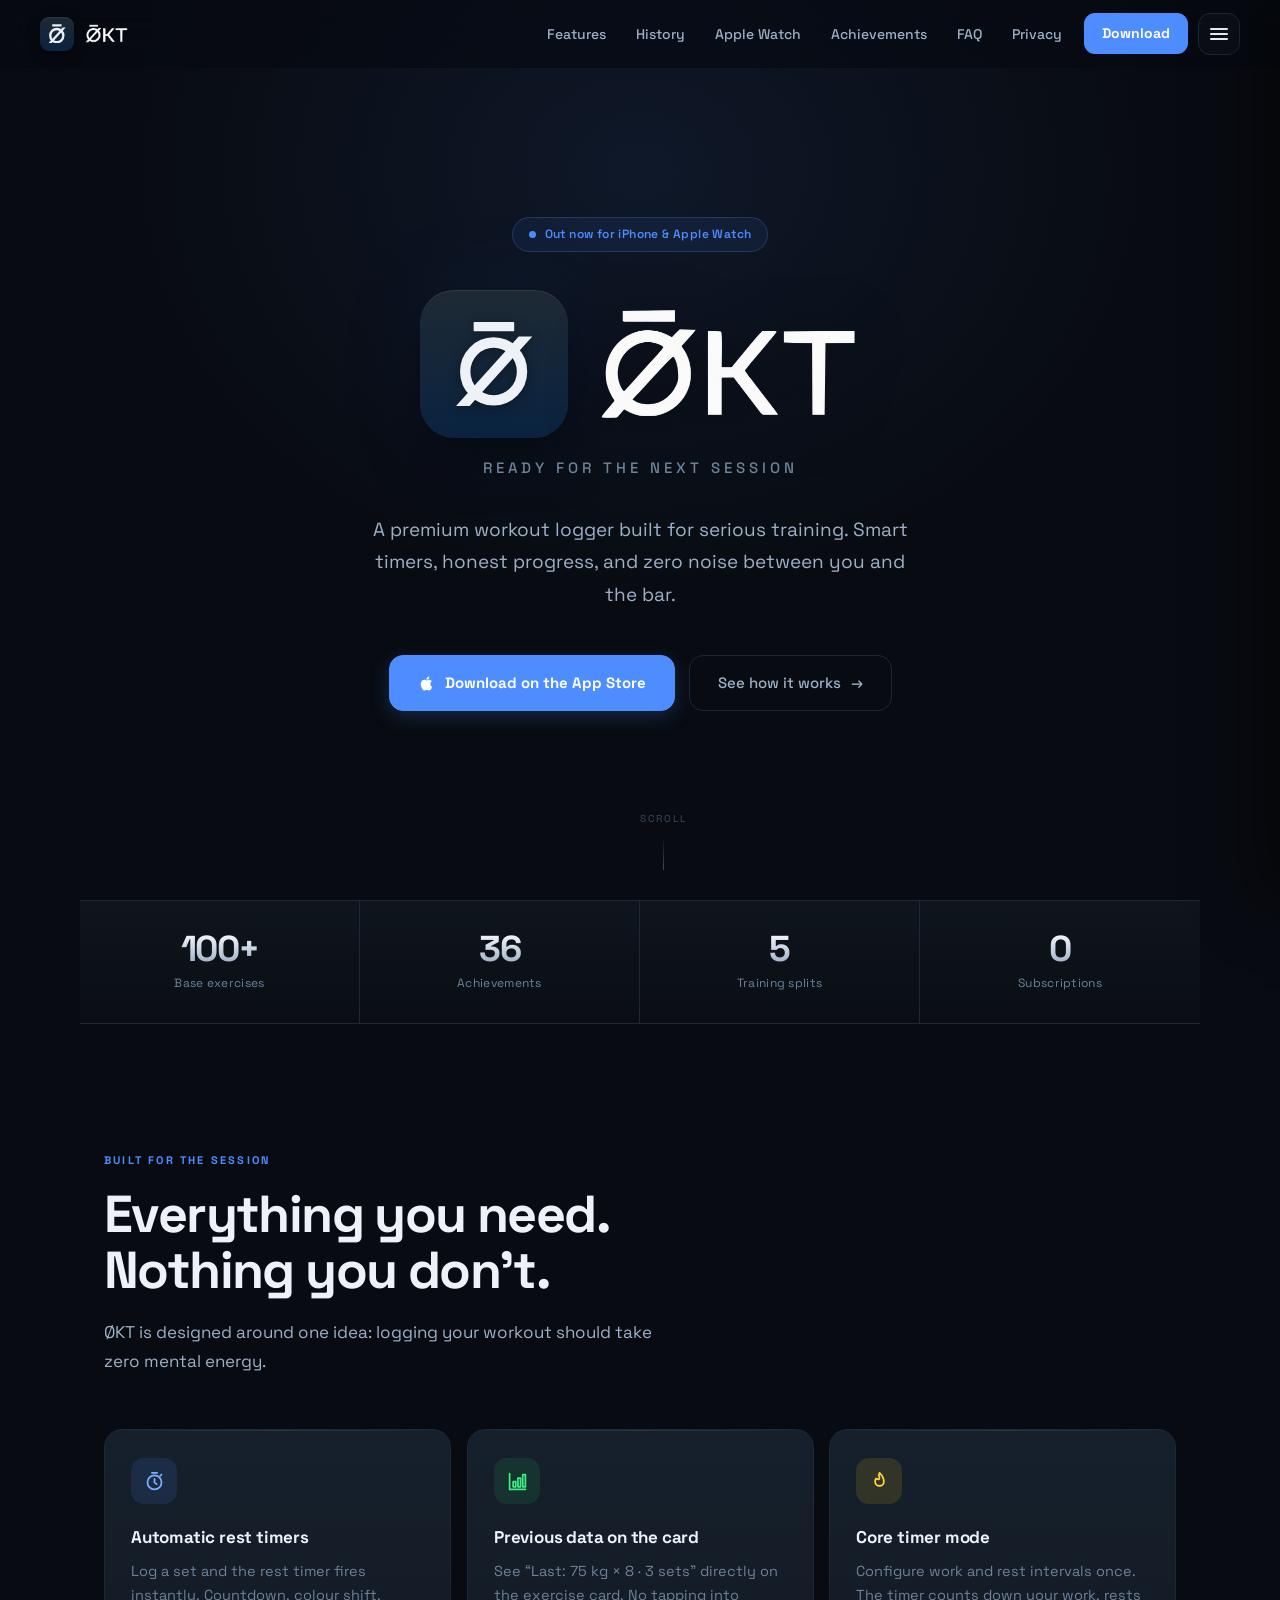
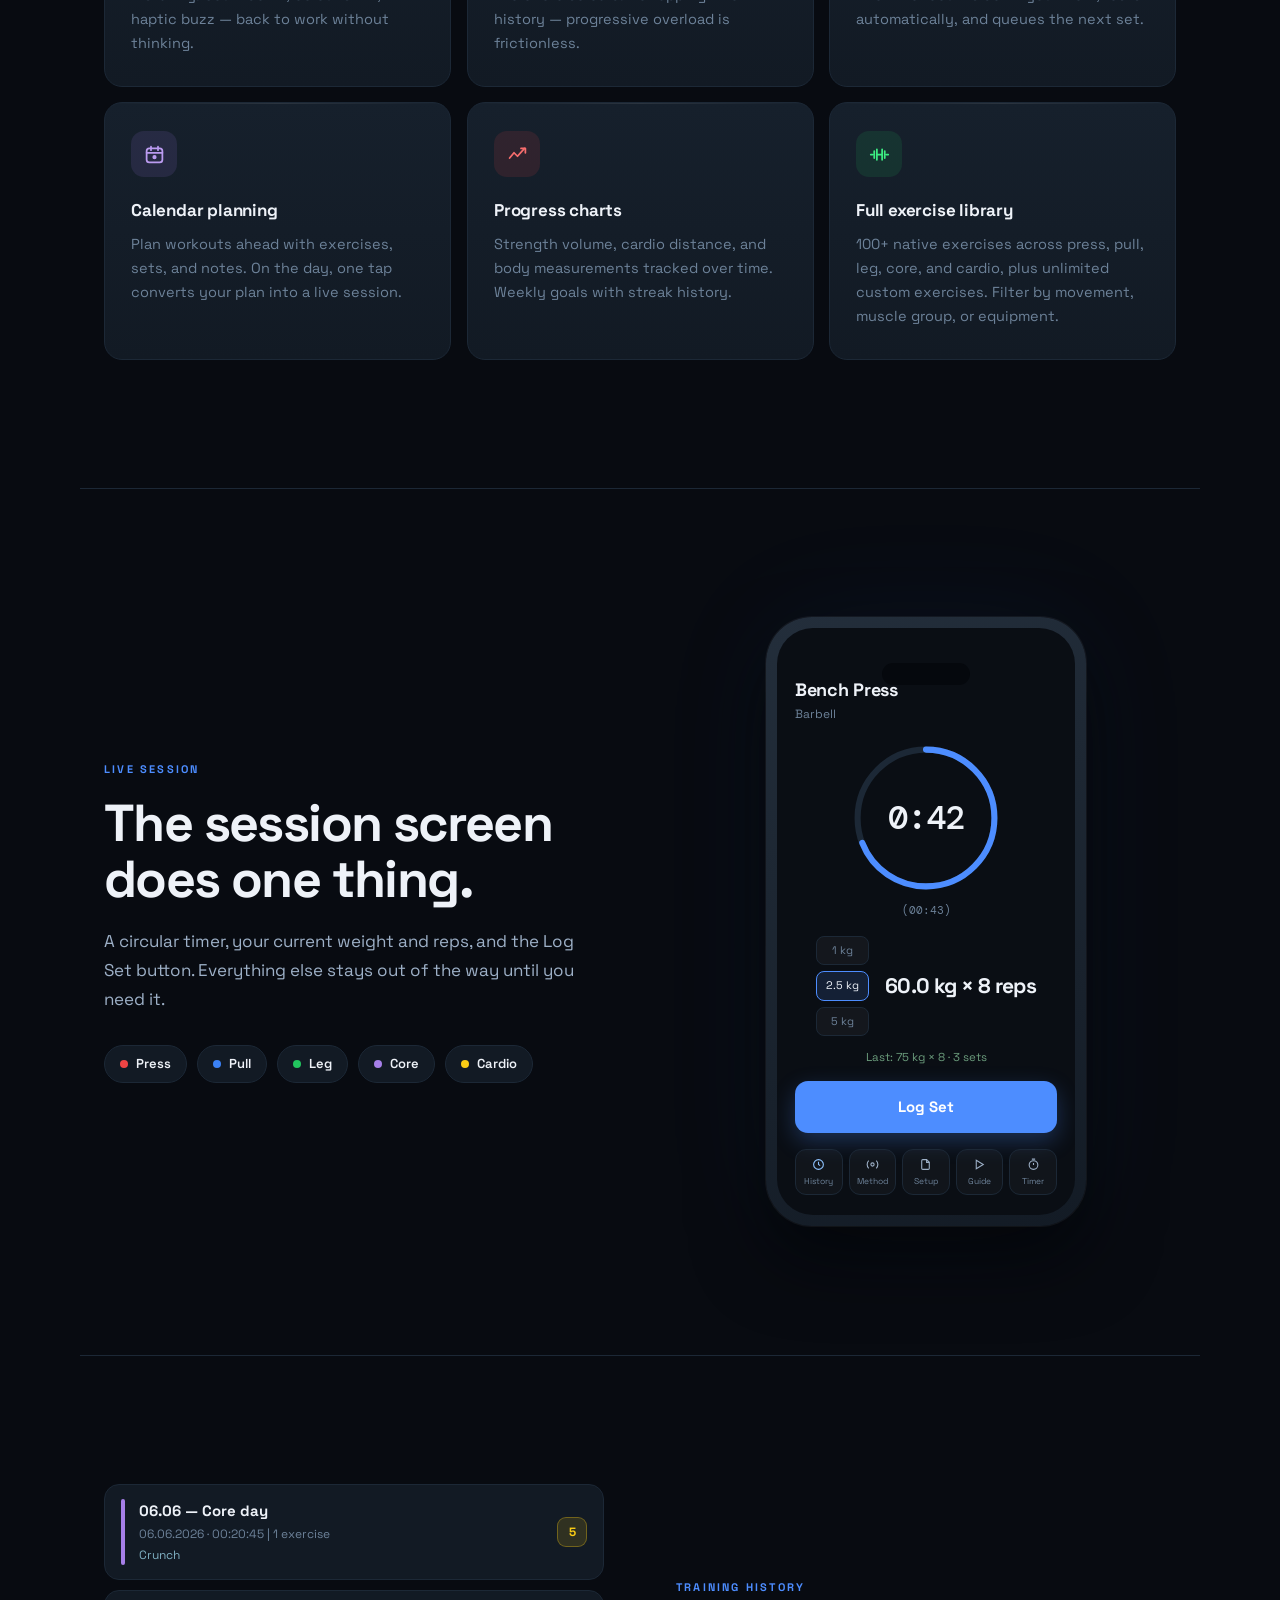
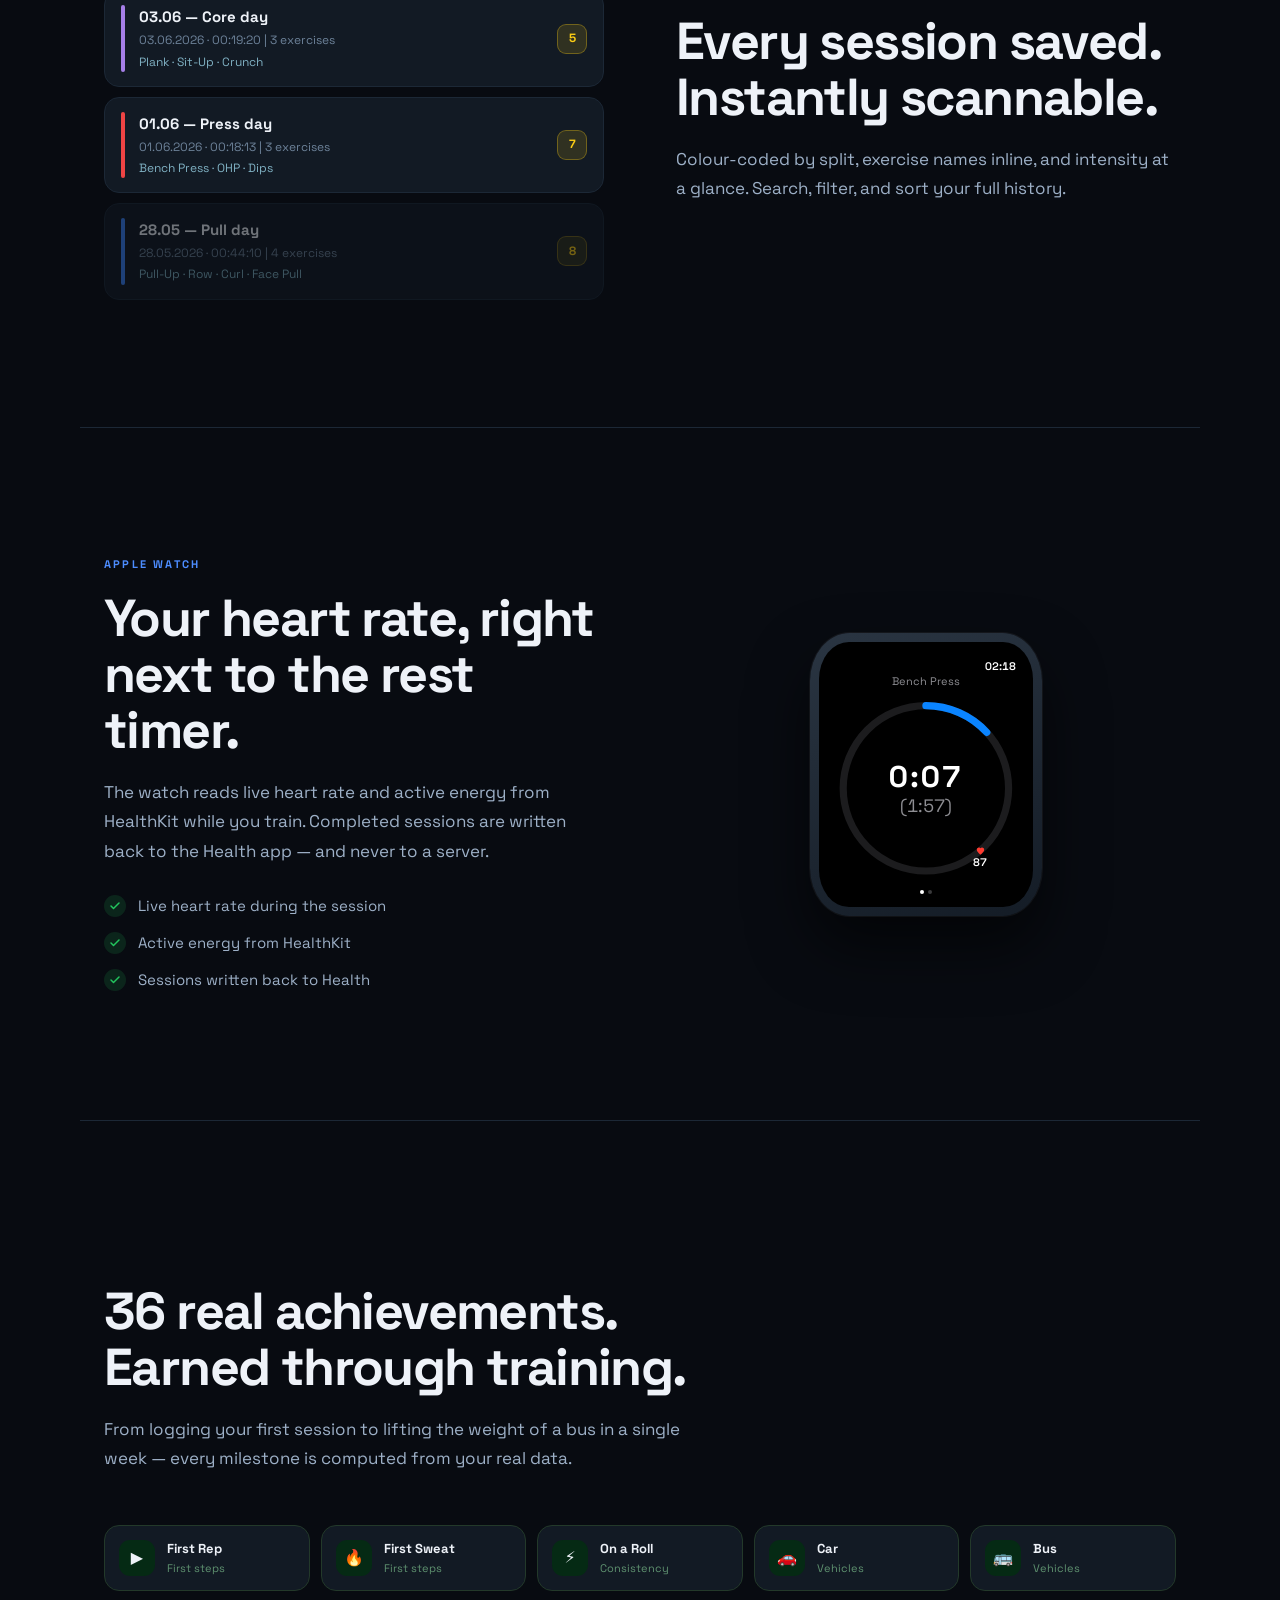
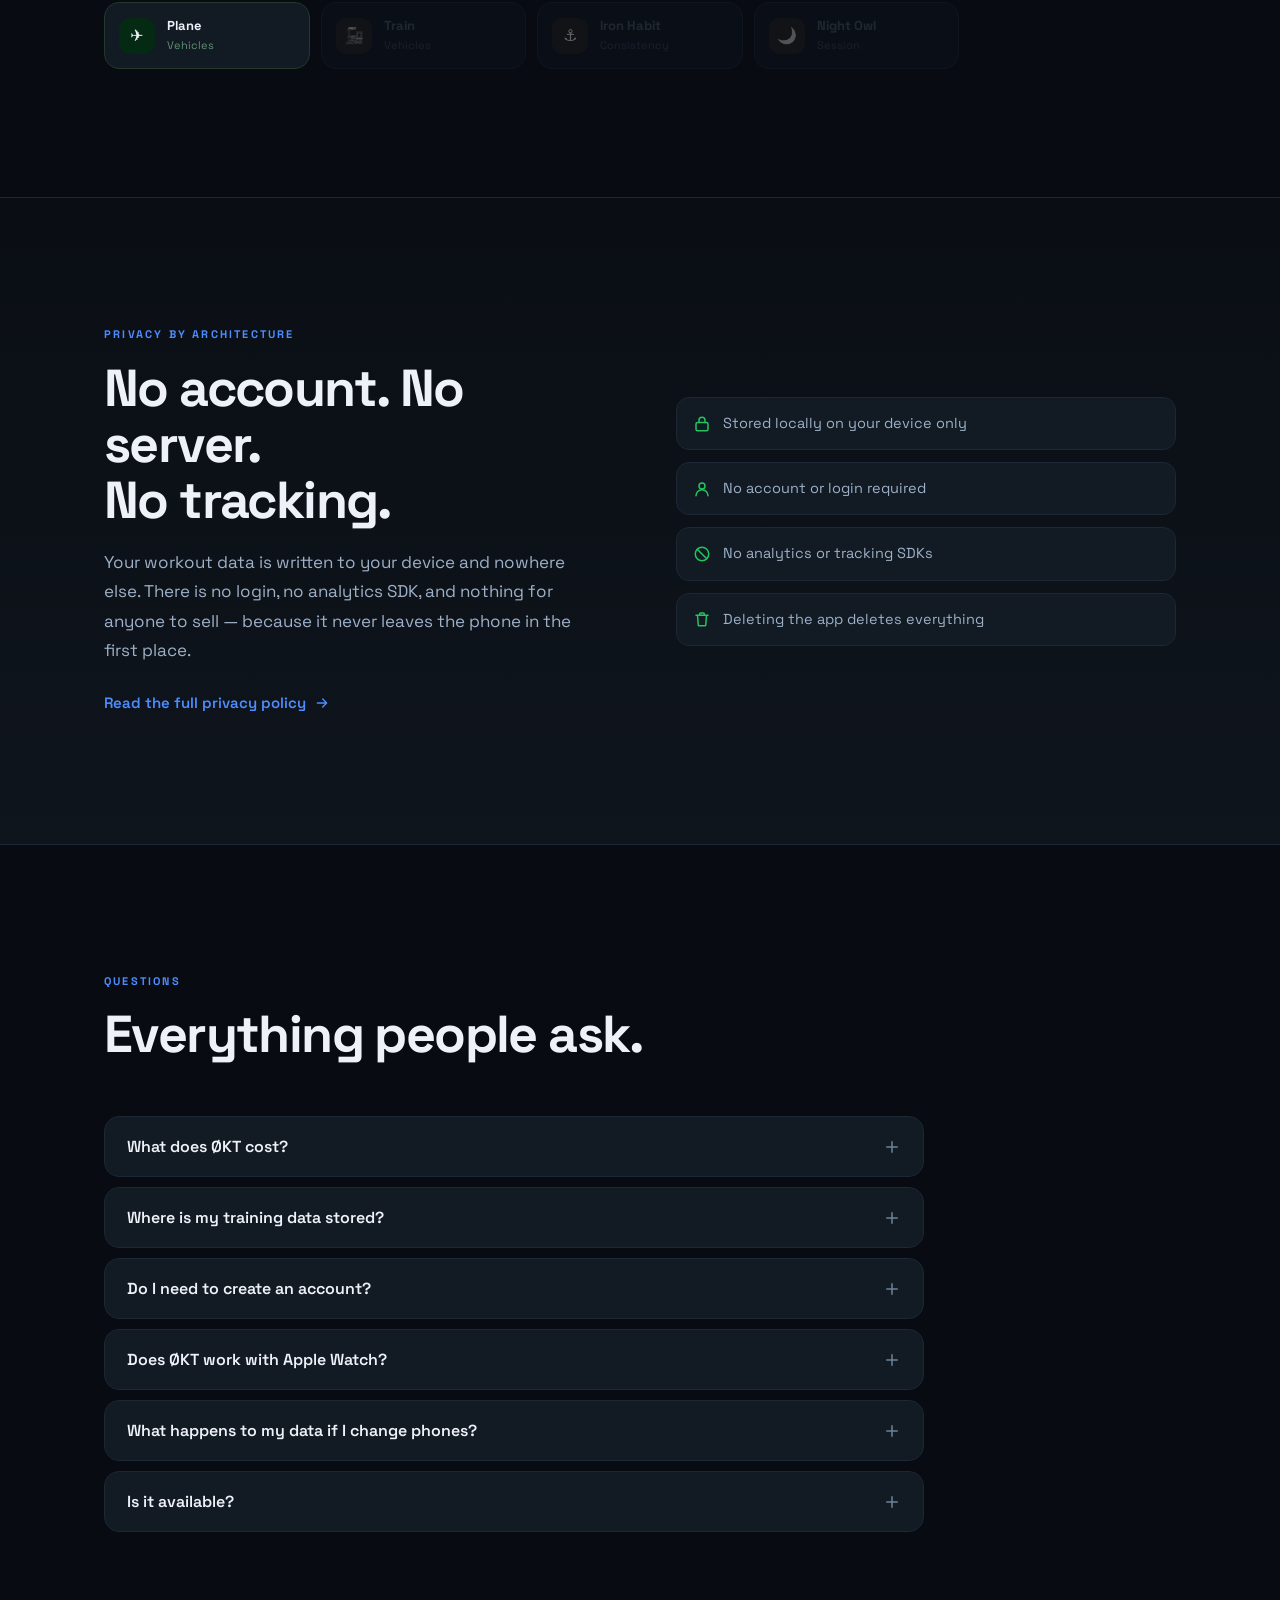
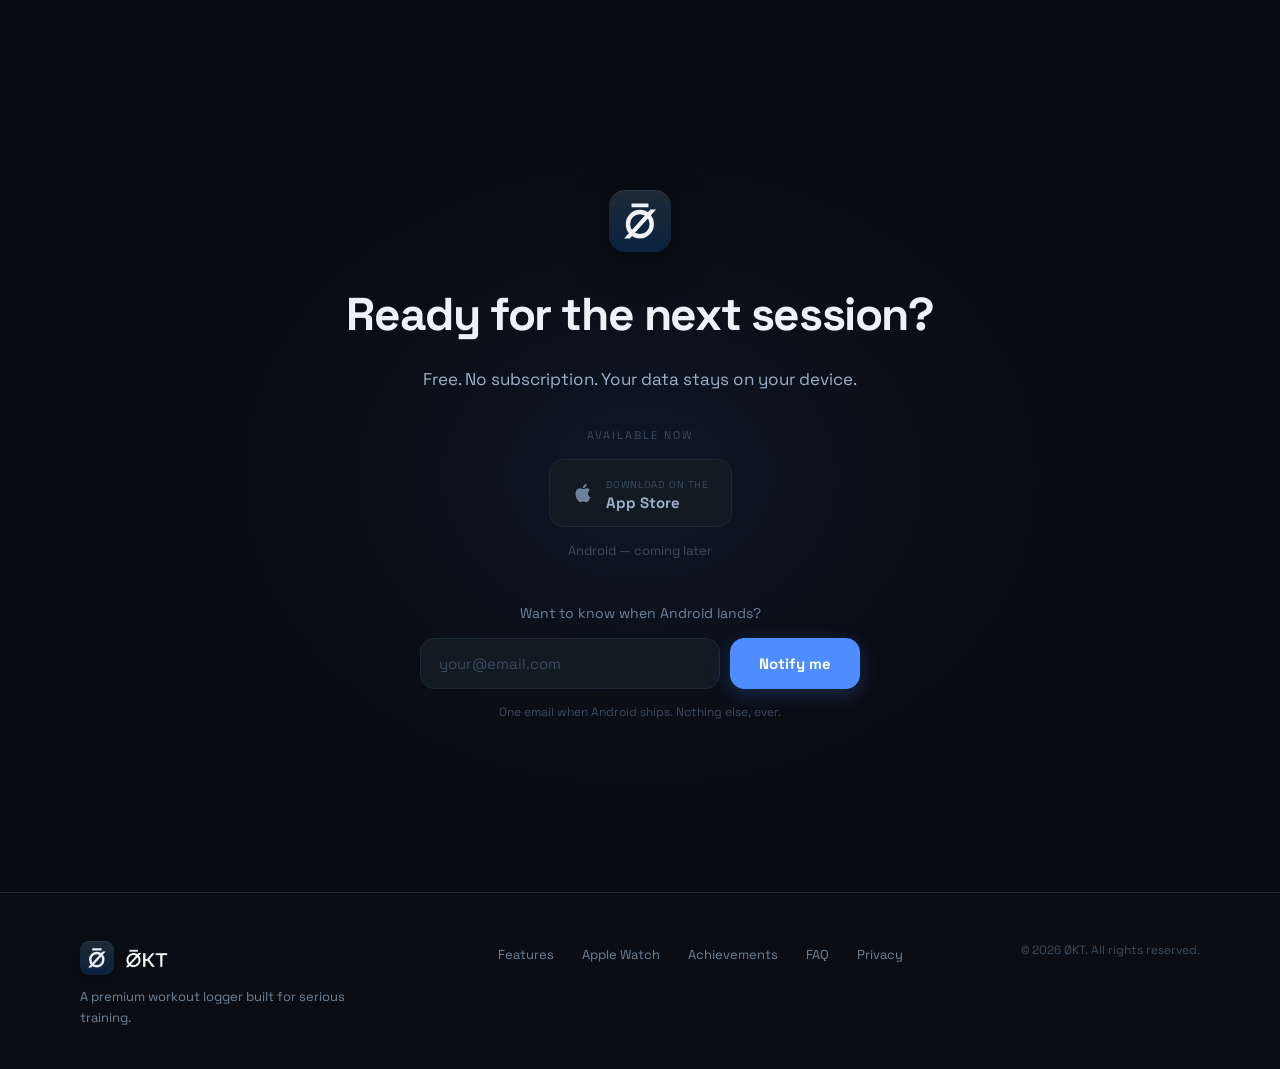
==== index.html @ 574db122 "Unify colour palette and typography with the app, refresh exercise copy - Match --blue/--press/--pul" ====
<!DOCTYPE html>
<html lang="en">
<head>
  <meta charset="UTF-8" />
  <meta name="viewport" content="width=device-width, initial-scale=1.0" />
  <title>ØKT — Ready for the next session</title>
  <meta name="description" content="ØKT is a premium workout logging app built for serious training. Automatic rest timers, honest progress tracking, Apple Watch support and 36 achievements. Free, no account, no tracking." />
  <meta name="theme-color" content="#080b11" />
  <link rel="canonical" href="https://oktapp.com/" />
  <link rel="alternate" hreflang="en" href="https://oktapp.com/?lang=en" />
  <link rel="alternate" hreflang="nb" href="https://oktapp.com/?lang=no" />
  <link rel="alternate" hreflang="x-default" href="https://oktapp.com/" />

  <!-- icons -->
  <link rel="icon" type="image/svg+xml" href="assets/icon.svg" />
  <link rel="icon" type="image/png" sizes="32x32" href="assets/favicon-32.png" />
  <link rel="apple-touch-icon" href="assets/apple-touch-icon.png" />
  <link rel="manifest" href="site.webmanifest" />

  <!-- social -->
  <meta property="og:type" content="website" />
  <meta property="og:site_name" content="ØKT" />
  <meta property="og:locale" content="en_GB" />
  <meta property="og:url" content="https://oktapp.com/" />
  <meta property="og:title" content="ØKT — Ready for the next session" />
  <meta property="og:description" content="ØKT is a premium workout logging app built for serious training. Automatic rest timers, honest progress tracking, Apple Watch support and 36 achievements. Free, no account, no tracking." />
  <meta property="og:image" content="https://oktapp.com/assets/og-image.png" />
  <meta property="og:image:width" content="1200" />
  <meta property="og:image:height" content="630" />
  <meta name="twitter:card" content="summary_large_image" />
  <meta name="twitter:image" content="https://oktapp.com/assets/og-image.png" />

  <link rel="preconnect" href="https://fonts.googleapis.com" />
  <link rel="preconnect" href="https://fonts.gstatic.com" crossorigin />
  <link href="https://fonts.googleapis.com/css2?family=Space+Grotesk:wght@400;500;600;700&family=DM+Mono:wght@400;500&display=swap" rel="stylesheet" />
  <link rel="stylesheet" href="assets/site.css?v=2026-07-26" />

  <style>
    /* ═══════════  HERO  ═══════════ */
    .hero {
      min-height: 100svh;
      display: flex;
      flex-direction: column;
      align-items: center;
      justify-content: center;
      text-align: center;
      padding: calc(var(--nav-h) + 56px) 24px 96px;
      position: relative;
      overflow: hidden;
    }
    .hero::before {
      content: '';
      position: absolute;
      top: -280px; left: 50%;
      transform: translateX(-50%);
      width: 1100px; height: 900px;
      background: radial-gradient(ellipse at center, rgba(77,141,255,.10) 0%, transparent 68%);
      pointer-events: none;
    }
    .hero::after {
      content: '';
      position: absolute;
      inset: auto 0 0 0;
      height: 200px;
      background: linear-gradient(to bottom, transparent, var(--bg));
      pointer-events: none;
    }
    .hero > * { position: relative; z-index: 1; }

    .hero-badge {
      display: inline-flex;
      align-items: center;
      gap: 9px;
      background: rgba(77,141,255,.08);
      border: 1px solid rgba(77,141,255,.24);
      border-radius: 100px;
      padding: 7px 16px;
      font-size: 12px;
      font-weight: 600;
      color: var(--blue);
      letter-spacing: .4px;
      margin-bottom: 38px;
      animation: fadeUp .7s var(--ease) both;
    }
    .hero-badge .pulse {
      width: 7px; height: 7px;
      border-radius: 50%;
      background: var(--blue);
      box-shadow: 0 0 0 0 rgba(77,141,255,.6);
      animation: pulse 2.4s infinite;
    }
    @keyframes pulse {
      0%   { box-shadow: 0 0 0 0 rgba(77,141,255,.55); }
      70%  { box-shadow: 0 0 0 9px rgba(77,141,255,0); }
      100% { box-shadow: 0 0 0 0 rgba(77,141,255,0); }
    }

    .hero-lockup {
      display: flex;
      align-items: center;
      gap: clamp(14px, 3vw, 28px);
      margin-bottom: 18px;
      animation: fadeUp .7s .08s var(--ease) both;
    }
    .hero-mark {
      width: clamp(76px, 15vw, 148px);
      aspect-ratio: 1;
      border-radius: clamp(18px, 3.4vw, 34px);
      background: linear-gradient(180deg, #1e2934 0%, #0a2340 100%);
      display: grid;
      place-items: center;
      box-shadow:
        0 1px 0 rgba(255,255,255,.08) inset,
        0 18px 50px rgba(0,0,0,.55),
        0 0 90px rgba(77,141,255,.10);
    }
    .hero-mark svg {
      width: 58%; height: 58%;
      color: #eef1f6;
      filter: drop-shadow(0 2px 6px rgba(0,0,0,.35));
    }
    .hero-word { line-height: 0; }
    .hero-word img {
      display: block;
      height: clamp(52px, 11vw, 118px);
      width: auto;
      filter: drop-shadow(0 8px 30px rgba(0,0,0,.35));
    }

    .hero-tagline {
      font-size: clamp(12px, 1.6vw, 15px);
      color: var(--muted);
      letter-spacing: 4px;
      text-transform: uppercase;
      font-weight: 500;
      margin-bottom: 34px;
      animation: fadeUp .7s .16s var(--ease) both;
    }
    .hero-desc {
      max-width: 540px;
      font-size: clamp(16px, 2vw, 19px);
      color: var(--text-2);
      line-height: 1.7;
      margin-bottom: 44px;
      animation: fadeUp .7s .24s var(--ease) both;
    }
    .hero-actions {
      display: flex;
      gap: 14px;
      flex-wrap: wrap;
      justify-content: center;
      animation: fadeUp .7s .32s var(--ease) both;
    }
    .hero-scroll {
      position: absolute;
      bottom: 30px; left: 50%;
      transform: translateX(-50%);
      display: flex;
      flex-direction: column;
      align-items: center;
      gap: 9px;
      color: var(--faint);
      font-size: 10px;
      letter-spacing: 2px;
      text-transform: uppercase;
      animation: fadeUp .7s .8s var(--ease) both;
    }
    .scroll-line {
      width: 1px; height: 34px;
      background: linear-gradient(to bottom, transparent, var(--faint));
      animation: scrollPulse 2.4s ease-in-out infinite;
    }
    @keyframes fadeUp { from { opacity: 0; transform: translateY(24px); } to { opacity: 1; transform: none; } }
    @keyframes scrollPulse { 0%,100% { opacity: .25; } 50% { opacity: 1; } }

    /* ═══════════  STATS  ═══════════ */
    .stats-bar {
      display: grid;
      grid-template-columns: repeat(4, 1fr);
      border-top: 1px solid var(--border);
      border-bottom: 1px solid var(--border);
      background: linear-gradient(180deg, var(--surface), var(--bg-2));
      max-width: 1120px;
      margin: 0 auto;
    }
    .stat-item {
      text-align: center;
      padding: 30px 16px;
      border-right: 1px solid var(--border);
    }
    .stat-item:last-child { border-right: none; }
    .stat-number {
      font-size: clamp(26px, 4vw, 36px);
      font-weight: 700;
      letter-spacing: -1.5px;
      line-height: 1;
      margin-bottom: 7px;
      background: linear-gradient(180deg, #fff, #93a8c2);
      -webkit-background-clip: text; background-clip: text; color: transparent;
    }
    .stat-label { font-size: 12px; color: var(--muted); letter-spacing: .3px; }

    /* ═══════════  SECTIONS  ═══════════ */
    section {
      padding: clamp(72px, 11vw, 128px) clamp(20px, 5vw, 24px);
      max-width: 1120px;
      margin: 0 auto;
    }
    .section-eyebrow {
      font-size: 11px;
      font-weight: 700;
      letter-spacing: 2.2px;
      text-transform: uppercase;
      color: var(--blue);
      margin-bottom: 16px;
    }
    .section-title {
      font-size: clamp(30px, 5.2vw, 52px);
      font-weight: 700;
      letter-spacing: -1.6px;
      line-height: 1.08;
      margin-bottom: 20px;
    }
    .section-sub {
      font-size: 17px;
      color: var(--text-2);
      max-width: 580px;
      line-height: 1.72;
      margin-bottom: 52px;
    }
    .divider { height: 1px; background: var(--border); max-width: 1120px; margin: 0 auto; }

    /* ═══════════  FEATURES  ═══════════ */
    .features-grid {
      display: grid;
      grid-template-columns: repeat(auto-fit, minmax(290px, 1fr));
      gap: 16px;
    }
    .feature-card {
      background: linear-gradient(180deg, var(--card-hi), var(--card));
      border: 1px solid var(--border);
      border-radius: var(--radius);
      padding: 28px 26px 30px;
      position: relative;
      overflow: hidden;
      transition: border-color .25s, transform .25s var(--ease);
    }
    .feature-card::after {
      content: '';
      position: absolute;
      inset: 0 0 auto 0;
      height: 1px;
      background: linear-gradient(to right, transparent, rgba(255,255,255,.09), transparent);
    }
    .feature-card:hover { border-color: var(--blue-dim); transform: translateY(-3px); }
    .feature-icon {
      width: 46px; height: 46px;
      border-radius: 13px;
      display: grid;
      place-items: center;
      margin-bottom: 20px;
      color: var(--blue);
    }
    .feature-icon svg { width: 21px; height: 21px; }
    .feature-icon.blue   { background: rgba(77,141,255,.12);  color: #7fadff; }
    .feature-icon.green  { background: rgba(34,197,94,.12);   color: #3ced82; }
    .feature-icon.gold   { background: rgba(250,204,21,.12);  color: #ffd93c; }
    .feature-icon.purple { background: rgba(166,127,232,.12); color: #bb9bf0; }
    .feature-icon.red    { background: rgba(239,68,68,.12);   color: #f76d6d; }
    .feature-title { font-size: 17px; font-weight: 700; margin-bottom: 9px; letter-spacing: -.2px; }
    .feature-desc  { font-size: 14.5px; color: var(--muted); line-height: 1.65; }

    /* ═══════════  SPLIT LAYOUT  ═══════════ */
    .split {
      display: grid;
      grid-template-columns: 1fr 1fr;
      gap: clamp(36px, 6vw, 72px);
      align-items: center;
    }
    .split .section-sub { margin-bottom: 0; }

    /* ═══════════  DEVICE FRAME  ═══════════ */
    .device {
      width: min(320px, 100%);
      margin: 0 auto;
      background: linear-gradient(160deg, #232e3b, #131b25);
      border-radius: 46px;
      padding: 11px;
      box-shadow:
        0 0 0 1px rgba(255,255,255,.05),
        0 34px 70px rgba(0,0,0,.6),
        0 0 120px rgba(77,141,255,.07);
    }
    .device-screen {
      background: var(--bg-2);
      border-radius: 36px;
      padding: 26px 18px 20px;
      position: relative;
      overflow: hidden;
    }
    .device-notch {
      position: absolute;
      top: 9px; left: 50%;
      transform: translateX(-50%);
      width: 88px; height: 22px;
      border-radius: 100px;
      background: #05080d;
    }
    .device-screen > * { position: relative; }

    .mockup-title { font-size: 18px; font-weight: 700; letter-spacing: -.3px; }
    .mockup-sub   { font-size: 12px; color: var(--muted); }

    .timer-ring {
      width: 152px; height: 152px;
      margin: 18px auto 8px;
      position: relative;
      display: grid;
      place-items: center;
    }
    .timer-ring svg { position: absolute; inset: 0; width: 100%; height: 100%; transform: rotate(-90deg); }
    .timer-number {
      font-family: 'DM Mono', monospace;
      font-size: 34px;
      font-weight: 500;
      letter-spacing: -1px;
    }
    .timer-caption {
      text-align: center;
      font-size: 11px;
      color: var(--muted);
      font-family: 'DM Mono', monospace;
      margin-bottom: 16px;
    }
    .weight-row {
      display: flex;
      align-items: center;
      justify-content: center;
      gap: 16px;
      margin-bottom: 12px;
    }
    .incr { display: flex; flex-direction: column; gap: 6px; }
    .incr div {
      background: rgba(255,255,255,.04);
      border: 1px solid var(--border);
      border-radius: 8px;
      padding: 5px 9px;
      font-size: 11px;
      text-align: center;
      color: var(--muted);
    }
    .incr div.on { background: rgba(77,141,255,.14); border-color: var(--blue); color: var(--text); }
    .weight-main { font-size: 21px; font-weight: 700; letter-spacing: -.6px; }
    .last-line { text-align: center; font-size: 11.5px; color: #6b9c7c; margin-bottom: 14px; }
    .log-btn {
      background: var(--blue);
      border-radius: 13px;
      padding: 14px;
      text-align: center;
      font-weight: 700;
      font-size: 15px;
      color: #fff;
      margin-bottom: 16px;
      box-shadow: 0 8px 22px rgba(77,141,255,.28);
    }
    .util-row { display: flex; gap: 6px; justify-content: space-between; }
    .util {
      flex: 1;
      background: rgba(255,255,255,.03);
      border: 1px solid var(--border);
      border-radius: 11px;
      padding: 8px 2px 6px;
      display: flex;
      flex-direction: column;
      align-items: center;
      gap: 4px;
      font-size: 8.5px;
      color: var(--muted);
    }

    /* ═══════════  LOG CARDS  ═══════════ */
    .log-cards { display: flex; flex-direction: column; gap: 10px; }
    .log-card {
      background: var(--card);
      border: 1px solid var(--border);
      border-radius: 15px;
      padding: 14px 16px;
      display: flex;
      align-items: center;
      gap: 14px;
      transition: border-color .2s, transform .2s var(--ease);
    }
    .log-card:hover { border-color: var(--border-hi); transform: translateX(3px); }
    .log-bar { width: 4px; border-radius: 3px; align-self: stretch; flex-shrink: 0; }
    .log-content { flex: 1; min-width: 0; }
    .log-title { font-size: 15px; font-weight: 700; margin-bottom: 2px; }
    .log-meta { font-size: 12px; color: var(--muted); margin-bottom: 2px; }
    .log-ex { font-size: 12px; color: #7fb0c2; }
    .intensity {
      width: 30px; height: 30px;
      border-radius: 9px;
      background: rgba(250,204,21,.13);
      border: 1px solid rgba(250,204,21,.32);
      display: grid; place-items: center;
      font-size: 12px; font-weight: 700; color: #facc15;
      flex-shrink: 0;
    }
    .splits-row { display: flex; gap: 10px; flex-wrap: wrap; margin-top: 30px; }
    .split-chip {
      display: inline-flex; align-items: center; gap: 8px;
      background: var(--card);
      border: 1px solid var(--border);
      border-radius: 100px;
      padding: 8px 15px;
      font-size: 13px; font-weight: 600;
    }
    .split-dot { width: 8px; height: 8px; border-radius: 50%; }

    /* ═══════════  WATCH  ═══════════ */
    .watch-frame {
      width: min(232px, 80%);
      margin: 0 auto;
      aspect-ratio: 0.82;
      background: linear-gradient(160deg, #2a3542, #141c26);
      border-radius: 17%;
      padding: 9px;
      box-shadow: 0 0 0 1px rgba(255,255,255,.05), 0 30px 60px rgba(0,0,0,.6);
    }
    .watch-screen {
      position: relative;
      height: 100%;
      background: #000;
      border-radius: 14%;
      padding: 9% 8% 6%;
      display: flex;
      flex-direction: column;
      align-items: center;
      overflow: hidden;
    }
    .watch-time {
      align-self: flex-end;
      font-size: 11px; font-weight: 600; color: #fff;
      line-height: 1;
      font-variant-numeric: tabular-nums;
    }
    .watch-ex {
      margin-top: 3px;
      font-size: 11px; color: #8e8e93; line-height: 1.2;
      text-align: center;
    }

    .watch-ring {
      position: relative;
      width: 100%;
      flex: 1;
      margin-top: 4px;
      display: grid;
      place-items: center;
    }
    .watch-ring-svg {
      position: absolute;
      inset: 0;
      width: 100%; height: 100%;
      transform: rotate(-90deg);
    }
    .watch-ring-track, .watch-ring-arc {
      fill: none;
      stroke-width: 4;
    }
    .watch-ring-track { stroke: #1c1c1e; }
    .watch-ring-arc {
      stroke: #0a84ff;
      stroke-linecap: round;
      /* r=46 → circumference ≈ 289; ~13% filled */
      stroke-dasharray: 289;
      stroke-dashoffset: 251;
    }
    .watch-ring-mid { text-align: center; line-height: 1; }
    .watch-count {
      font-size: 30px; font-weight: 700; color: #fff;
      letter-spacing: 2px;
      font-variant-numeric: tabular-nums;
    }
    .watch-total {
      margin-top: 5px;
      font-size: 18px; color: #8e8e93;
      font-variant-numeric: tabular-nums;
    }
    .watch-hr {
      position: absolute;
      right: 16%; bottom: 9%;
      display: flex; flex-direction: column; align-items: center; gap: 1px;
      line-height: 1;
    }
    .watch-hr svg { width: 11px; height: 11px; color: #ff3b30; }
    .watch-hr span {
      font-size: 11px; font-weight: 600; color: #fff;
      font-variant-numeric: tabular-nums;
    }

    .watch-dots { display: flex; gap: 4px; margin-top: 5px; }
    .watch-dots span {
      width: 4px; height: 4px; border-radius: 50%;
      background: #3a3a3c;
    }
    .watch-dots span.on { background: #fff; }

    .check-list { list-style: none; display: flex; flex-direction: column; gap: 13px; margin-top: 28px; }
    .check-list li {
      display: flex; align-items: center; gap: 12px;
      font-size: 15px; color: var(--text-2);
    }
    .check-list .tick {
      width: 22px; height: 22px; border-radius: 50%;
      background: rgba(34,197,94,.14);
      color: var(--green);
      display: grid; place-items: center;
      flex-shrink: 0;
    }

    /* ═══════════  ACHIEVEMENTS  ═══════════ */
    .ach-grid {
      display: grid;
      grid-template-columns: repeat(auto-fill, minmax(190px, 1fr));
      gap: 11px;
    }
    .ach-row {
      background: var(--card);
      border: 1px solid #23392a;
      border-radius: 15px;
      padding: 13px 14px;
      display: flex; align-items: center; gap: 12px;
      transition: transform .2s var(--ease), border-color .2s;
    }
    .ach-row:hover { transform: translateY(-2px); border-color: #345c3f; }
    .ach-row.locked { border-color: var(--border); opacity: .38; }
    .ach-icon {
      width: 36px; height: 36px; border-radius: 11px;
      background: var(--green-dim);
      display: grid; place-items: center;
      font-size: 16px; flex-shrink: 0;
    }
    .ach-row.locked .ach-icon { background: #1a2430; filter: grayscale(1); }
    .ach-title { font-size: 13px; font-weight: 700; }
    .ach-cat   { font-size: 11px; color: #5f9270; }
    .ach-row.locked .ach-title { color: #47576a; }
    .ach-row.locked .ach-cat   { color: #33445a; }

    /* ═══════════  PRIVACY BAND  ═══════════ */
    .privacy-band {
      background: linear-gradient(180deg, var(--bg-2), var(--surface));
      border-top: 1px solid var(--border);
      border-bottom: 1px solid var(--border);
    }
    .privacy-band .split { max-width: 1120px; margin: 0 auto; }
    .priv-list { list-style: none; display: grid; gap: 12px; }
    .priv-list li {
      display: flex; align-items: center; gap: 12px;
      background: var(--card);
      border: 1px solid var(--border);
      border-radius: 13px;
      padding: 14px 16px;
      font-size: 14.5px;
      color: var(--text-2);
    }
    .priv-list .lock { color: var(--green); flex-shrink: 0; }
    .priv-link {
      display: inline-flex; align-items: center; gap: 8px;
      margin-top: 26px;
      color: var(--blue);
      font-weight: 600; font-size: 15px;
      text-decoration: none;
    }
    .priv-link:hover { text-decoration: underline; }

    /* ═══════════  FAQ  ═══════════ */
    .faq-list { display: flex; flex-direction: column; gap: 10px; max-width: 820px; }
    .faq-item {
      background: var(--card);
      border: 1px solid var(--border);
      border-radius: 15px;
      overflow: hidden;
      transition: border-color .2s;
    }
    .faq-item.open { border-color: var(--blue-dim); }
    .faq-q {
      width: 100%;
      display: flex; align-items: center; justify-content: space-between; gap: 16px;
      background: none; border: none;
      padding: 19px 22px;
      color: var(--text);
      font-family: inherit; font-size: 16px; font-weight: 600;
      text-align: left; cursor: pointer;
    }
    .faq-q .plus { color: var(--muted); flex-shrink: 0; transition: transform .3s var(--ease); }
    .faq-item.open .faq-q .plus { transform: rotate(45deg); color: var(--blue); }
    .faq-a {
      display: grid;
      grid-template-rows: 0fr;
      transition: grid-template-rows .32s var(--ease);
    }
    .faq-item.open .faq-a { grid-template-rows: 1fr; }
    .faq-a > div { overflow: hidden; }
    .faq-a p {
      padding: 0 22px 20px;
      font-size: 15px;
      color: var(--muted);
      line-height: 1.7;
    }

    /* ═══════════  CTA  ═══════════ */
    .cta {
      text-align: center;
      padding: clamp(80px, 12vw, 130px) 24px;
      position: relative;
      overflow: hidden;
    }
    .cta::before {
      content: '';
      position: absolute;
      top: 50%; left: 50%;
      transform: translate(-50%, -50%);
      width: 900px; height: 700px;
      background: radial-gradient(ellipse, rgba(77,141,255,.09) 0%, transparent 68%);
      pointer-events: none;
    }
    .cta-inner { position: relative; z-index: 1; max-width: 620px; margin: 0 auto; }
    .cta-mark {
      width: 62px; height: 62px;
      border-radius: 16px;
      margin: 0 auto 26px;
      background: linear-gradient(180deg, #1e2934 0%, #0a2340 100%);
      display: grid; place-items: center;
      box-shadow: 0 1px 0 rgba(255,255,255,.08) inset, 0 12px 34px rgba(0,0,0,.5);
    }
    .cta-mark svg { width: 58%; height: 58%; color: #eef1f6; }
    .cta-title { font-size: clamp(28px, 5vw, 46px); font-weight: 700; letter-spacing: -1.4px; margin-bottom: 14px; }
    .cta-sub { font-size: 17px; color: var(--text-2); margin-bottom: 34px; }

    .notify-form {
      display: flex;
      gap: 10px;
      max-width: 440px;
      margin: 0 auto 14px;
      flex-wrap: wrap;
    }
    .notify-form input {
      flex: 1;
      min-width: 200px;
      background: var(--card);
      border: 1px solid var(--border);
      border-radius: 14px;
      padding: 15px 18px;
      color: var(--text);
      font-family: inherit;
      font-size: 15px;
      transition: border-color .2s;
    }
    .notify-form input::placeholder { color: var(--faint); }
    .notify-form input:focus { outline: none; border-color: var(--blue); }
    .notify-fine { font-size: 12px; color: var(--faint); margin-bottom: 40px; }

    .store-row { display: flex; gap: 12px; justify-content: center; flex-wrap: wrap; }
    .store-eyebrow {
      font-size: 11px; letter-spacing: 2px; text-transform: uppercase;
      color: var(--faint); margin-bottom: 14px;
    }
    /* Android is not released — plain text, deliberately not a store badge. */
    .store-android { font-size: 13px; color: var(--faint); margin-top: 14px; }
    .notify-lead { font-size: 14px; color: var(--muted); margin: 40px 0 14px; }

    /* ═══════════  RESPONSIVE  ═══════════ */
    @media (max-width: 860px) {
      .split { grid-template-columns: 1fr; }
      .split .visual { order: 2; }
    }
    @media (max-width: 620px) {
      .stats-bar { grid-template-columns: 1fr 1fr; }
      .stat-item:nth-child(even) { border-right: none; }
      .stat-item:nth-child(-n+2) { border-bottom: 1px solid var(--border); }
      .hero-lockup { flex-direction: column; gap: 18px; }
    }
  </style>
</head>

<body data-page="home" data-title-key="meta.title" data-desc-key="meta.desc">

  <a class="skip-link" href="#main" data-i18n="skip">Skip to content</a>

  <!-- ══════════  NAV  ══════════ -->
  <nav class="site-nav">
    <a href="/" class="brand" aria-label="ØKT">
      <span class="brand-mark" data-mark></span>
      <img src="assets/logo.png" alt="ØKT" class="brand-word" />
    </a>

    <div class="nav-right">
      <ul class="nav-links">
        <li><a href="#features"     data-i18n="nav.features">Features</a></li>
        <li><a href="#log"          data-i18n="nav.history">History</a></li>
        <li><a href="#watch"        data-i18n="nav.watch">Apple Watch</a></li>
        <li><a href="#achievements" data-i18n="nav.achievements">Achievements</a></li>
        <li><a href="#faq"          data-i18n="nav.faq">FAQ</a></li>
        <li><a href="privacy.html"  data-i18n="nav.privacy">Privacy</a></li>
      </ul>
      <a href="#download" class="nav-cta" data-i18n="nav.download">Download</a>
      <button class="hamburger" type="button" aria-expanded="false" aria-controls="okt-drawer"
              data-i18n-attr="aria-label:drawer.open" aria-label="Open menu">
        <span class="bars"><span></span><span></span><span></span></span>
      </button>
    </div>
  </nav>

  <main id="main">

  <!-- ══════════  HERO  ══════════ -->
  <header class="hero">
    <div class="hero-badge"><span class="pulse"></span><span data-i18n="hero.badge">Out now for iPhone &amp; Apple Watch</span></div>

    <div class="hero-lockup">
      <div class="hero-mark" data-mark aria-hidden="true"></div>
      <h1 class="hero-word"><img src="assets/logo.png" alt="ØKT" /></h1>
    </div>

    <p class="hero-tagline" data-i18n="hero.tagline">Ready for the next session</p>
    <p class="hero-desc" data-i18n="hero.desc">A premium workout logger built for serious training. Smart timers, honest progress, and zero noise between you and the bar.</p>

    <div class="hero-actions">
      <a href="#download" class="btn-primary">
        <svg width="17" height="17" viewBox="0 0 24 24" fill="currentColor" aria-hidden="true"><path d="M18.71 19.5c-.83 1.24-1.71 2.45-3.05 2.47-1.34.03-1.77-.79-3.29-.79-1.53 0-2 .77-3.27.82-1.31.05-2.3-1.32-3.14-2.53C4.25 17 2.94 12.45 4.7 9.39c.87-1.52 2.43-2.48 4.12-2.51 1.28-.02 2.5.87 3.29.87.78 0 2.26-1.07 3.8-.91.65.03 2.47.26 3.64 1.98-.09.06-2.17 1.28-2.15 3.81.03 3.02 2.65 4.03 2.68 4.04-.03.07-.42 1.44-1.38 2.83M13 3.5c.73-.83 1.94-1.46 2.94-1.5.13 1.17-.34 2.35-1.04 3.19-.69.85-1.83 1.51-2.95 1.42-.15-1.15.41-2.35 1.05-3.11z"/></svg>
        <span data-i18n="hero.cta1">Download on the App Store</span>
      </a>
      <a href="#features" class="btn-secondary"><span data-i18n="hero.cta2">See how it works</span> →</a>
    </div>

    <div class="hero-scroll" aria-hidden="true">
      <span data-i18n="hero.scroll">Scroll</span>
      <div class="scroll-line"></div>
    </div>
  </header>

  <!-- ══════════  STATS  ══════════ -->
  <div class="stats-bar">
    <div class="stat-item"><div class="stat-number" data-count="100" data-count-suffix="+">100+</div><div class="stat-label" data-i18n="stats.exercises">Base exercises</div></div>
    <div class="stat-item"><div class="stat-number" data-count="36">36</div><div class="stat-label" data-i18n="stats.ach">Achievements</div></div>
    <div class="stat-item"><div class="stat-number" data-count="5">5</div><div class="stat-label" data-i18n="stats.splits">Training splits</div></div>
    <div class="stat-item"><div class="stat-number" data-count="0">0</div><div class="stat-label" data-i18n="stats.subs">Subscriptions</div></div>
  </div>

  <!-- ══════════  FEATURES  ══════════ -->
  <section id="features">
    <p class="section-eyebrow reveal" data-i18n="feat.eyebrow">Built for the session</p>
    <h2 class="section-title reveal" data-i18n="feat.title">Everything you need.<br>Nothing you don't.</h2>
    <p class="section-sub reveal" data-i18n="feat.sub">ØKT is designed around one idea: logging your workout should take zero mental energy.</p>

    <div class="features-grid">
      <div class="feature-card reveal">
        <div class="feature-icon blue"><svg viewBox="0 0 24 24" fill="none" stroke="currentColor" stroke-width="2" stroke-linecap="round" stroke-linejoin="round"><circle cx="12" cy="13" r="8"/><path d="M12 9v4l2.5 2M9 2h6M18.5 5.5l1.5-1.5"/></svg></div>
        <div class="feature-title" data-i18n="f1.t">Automatic rest timers</div>
        <div class="feature-desc" data-i18n="f1.d">Log a set and the rest timer fires instantly. Countdown, colour shift, haptic buzz — back to work without thinking.</div>
      </div>
      <div class="feature-card reveal">
        <div class="feature-icon green"><svg viewBox="0 0 24 24" fill="none" stroke="currentColor" stroke-width="2" stroke-linecap="round" stroke-linejoin="round"><path d="M3 3v18h18"/><rect x="7" y="12" width="3" height="6"/><rect x="12.5" y="8" width="3" height="10"/><rect x="18" y="4" width="3" height="14"/></svg></div>
        <div class="feature-title" data-i18n="f2.t">Previous data on the card</div>
        <div class="feature-desc" data-i18n="f2.d">See “Last: 75 kg × 8 · 3 sets” directly on the exercise card. No tapping into history — progressive overload is frictionless.</div>
      </div>
      <div class="feature-card reveal">
        <div class="feature-icon gold"><svg viewBox="0 0 24 24" fill="none" stroke="currentColor" stroke-width="2" stroke-linecap="round" stroke-linejoin="round"><path d="M12 2s5 5 5 10a5 5 0 0 1-10 0c0-2 1-3.5 1-3.5S12 11 12 8c0-2-1-3-1-3s1-2 1-3z"/></svg></div>
        <div class="feature-title" data-i18n="f3.t">Core timer mode</div>
        <div class="feature-desc" data-i18n="f3.d">Configure work and rest intervals once. The timer counts down your work, rests automatically, and queues the next set.</div>
      </div>
      <div class="feature-card reveal">
        <div class="feature-icon purple"><svg viewBox="0 0 24 24" fill="none" stroke="currentColor" stroke-width="2" stroke-linecap="round" stroke-linejoin="round"><rect x="3" y="5" width="18" height="16" rx="3"/><path d="M3 10h18M8 3v4M16 3v4"/><circle cx="12" cy="15" r="1.4" fill="currentColor"/></svg></div>
        <div class="feature-title" data-i18n="f4.t">Calendar planning</div>
        <div class="feature-desc" data-i18n="f4.d">Plan workouts ahead with exercises, sets, and notes. On the day, one tap converts your plan into a live session.</div>
      </div>
      <div class="feature-card reveal">
        <div class="feature-icon red"><svg viewBox="0 0 24 24" fill="none" stroke="currentColor" stroke-width="2" stroke-linecap="round" stroke-linejoin="round"><path d="M3 16l5-6 4 4 8-9"/><path d="M16 5h5v5"/></svg></div>
        <div class="feature-title" data-i18n="f5.t">Progress charts</div>
        <div class="feature-desc" data-i18n="f5.d">Strength volume, cardio distance, and body measurements tracked over time. Weekly goals with streak history.</div>
      </div>
      <div class="feature-card reveal">
        <div class="feature-icon green"><svg viewBox="0 0 24 24" fill="none" stroke="currentColor" stroke-width="2" stroke-linecap="round" stroke-linejoin="round"><path d="M2 12h2M20 12h2M6 8v8M18 8v8M9 6v12M15 6v12M9 12h6"/></svg></div>
        <div class="feature-title" data-i18n="f6.t">Full exercise library</div>
        <div class="feature-desc" data-i18n="f6.d">100+ native exercises across press, pull, leg, core, and cardio, plus unlimited custom exercises. Filter by movement, muscle group, or equipment.</div>
      </div>
    </div>
  </section>

  <div class="divider"></div>

  <!-- ══════════  SESSION  ══════════ -->
  <section id="session">
    <div class="split">
      <div class="reveal">
        <p class="section-eyebrow" data-i18n="sess.eyebrow">Live session</p>
        <h2 class="section-title" data-i18n="sess.title">The session screen does one thing.</h2>
        <p class="section-sub" data-i18n="sess.sub">A circular timer, your current weight and reps, and the Log Set button. Everything else stays out of the way until you need it.</p>
        <div class="splits-row">
          <div class="split-chip"><span class="split-dot" style="background:var(--press)"></span><span data-i18n="split.press">Press</span></div>
          <div class="split-chip"><span class="split-dot" style="background:var(--pull)"></span><span data-i18n="split.pull">Pull</span></div>
          <div class="split-chip"><span class="split-dot" style="background:var(--leg)"></span><span data-i18n="split.leg">Leg</span></div>
          <div class="split-chip"><span class="split-dot" style="background:var(--core)"></span><span data-i18n="split.core">Core</span></div>
          <div class="split-chip"><span class="split-dot" style="background:var(--cardio)"></span><span data-i18n="split.cardio">Cardio</span></div>
        </div>
      </div>

      <div class="visual reveal">
        <div class="device" role="img" aria-label="ØKT live session screen">
          <div class="device-screen">
            <div class="device-notch"></div>
            <div class="mockup-title">Bench Press</div>
            <div class="mockup-sub">Barbell</div>

            <div class="timer-ring">
              <svg viewBox="0 0 100 100" aria-hidden="true">
                <circle cx="50" cy="50" r="45" fill="none" stroke="#1c2836" stroke-width="4"/>
                <circle cx="50" cy="50" r="45" fill="none" stroke="#4d8dff" stroke-width="4"
                        stroke-linecap="round" stroke-dasharray="283" stroke-dashoffset="88"/>
              </svg>
              <span class="timer-number">0:42</span>
            </div>
            <div class="timer-caption">(00:43)</div>

            <div class="weight-row">
              <div class="incr"><div>1 kg</div><div class="on">2.5 kg</div><div>5 kg</div></div>
              <div class="weight-main" data-i18n="sess.reps">60.0 kg × 8 reps</div>
            </div>
            <div class="last-line" data-i18n="sess.last">Last: 75 kg × 8 · 3 sets</div>
            <div class="log-btn"><span data-i18n="sess.log">Log Set</span></div>

            <div class="util-row">
              <div class="util"><svg width="13" height="13" viewBox="0 0 24 24" fill="none" stroke="#8fc3ff" stroke-width="2"><circle cx="12" cy="12" r="9"/><path d="M12 7v5l3 2"/></svg><span data-i18n="util.history">History</span></div>
              <div class="util"><svg width="13" height="13" viewBox="0 0 24 24" fill="none" stroke="#9db0c7" stroke-width="2"><circle cx="12" cy="12" r="3"/><path d="M19 5a10 10 0 0 1 0 14M5 5a10 10 0 0 0 0 14"/></svg><span data-i18n="util.method">Method</span></div>
              <div class="util"><svg width="13" height="13" viewBox="0 0 24 24" fill="none" stroke="#9db0c7" stroke-width="2"><path d="M14 3H7a2 2 0 0 0-2 2v14a2 2 0 0 0 2 2h10a2 2 0 0 0 2-2V8z"/><path d="M14 3v5h5"/></svg><span data-i18n="util.setup">Setup</span></div>
              <div class="util"><svg width="13" height="13" viewBox="0 0 24 24" fill="none" stroke="#9db0c7" stroke-width="2"><path d="M6 4l13 8-13 8z"/></svg><span data-i18n="util.guide">Guide</span></div>
              <div class="util"><svg width="13" height="13" viewBox="0 0 24 24" fill="none" stroke="#9db0c7" stroke-width="2"><circle cx="12" cy="13" r="8"/><path d="M12 9v4M9 2h6"/></svg><span data-i18n="util.timer">Timer</span></div>
            </div>
          </div>
        </div>
      </div>
    </div>
  </section>

  <div class="divider"></div>

  <!-- ══════════  HISTORY  ══════════ -->
  <section id="log">
    <div class="split">
      <div class="visual reveal">
        <div class="log-cards">
          <div class="log-card">
            <div class="log-bar" style="background:var(--core)"></div>
            <div class="log-content">
              <div class="log-title">06.06 — <span data-i18n="log.coreday">Core day</span></div>
              <div class="log-meta">06.06.2026 · 00:20:45 | <span data-i18n="log.ex1">1 exercise</span></div>
              <div class="log-ex">Crunch</div>
            </div>
            <div class="intensity">5</div>
          </div>
          <div class="log-card">
            <div class="log-bar" style="background:var(--core)"></div>
            <div class="log-content">
              <div class="log-title">03.06 — <span data-i18n="log.coreday">Core day</span></div>
              <div class="log-meta">03.06.2026 · 00:19:20 | <span data-i18n="log.ex3">3 exercises</span></div>
              <div class="log-ex">Plank · Sit-Up · Crunch</div>
            </div>
            <div class="intensity">5</div>
          </div>
          <div class="log-card">
            <div class="log-bar" style="background:var(--press)"></div>
            <div class="log-content">
              <div class="log-title">01.06 — <span data-i18n="log.pressday">Press day</span></div>
              <div class="log-meta">01.06.2026 · 00:18:13 | <span data-i18n="log.ex3">3 exercises</span></div>
              <div class="log-ex">Bench Press · OHP · Dips</div>
            </div>
            <div class="intensity">7</div>
          </div>
          <div class="log-card" style="opacity:.45">
            <div class="log-bar" style="background:var(--pull)"></div>
            <div class="log-content">
              <div class="log-title">28.05 — <span data-i18n="log.pullday">Pull day</span></div>
              <div class="log-meta">28.05.2026 · 00:44:10 | <span data-i18n="log.ex4">4 exercises</span></div>
              <div class="log-ex">Pull-Up · Row · Curl · Face Pull</div>
            </div>
            <div class="intensity">8</div>
          </div>
        </div>
      </div>

      <div class="reveal">
        <p class="section-eyebrow" data-i18n="log.eyebrow">Training history</p>
        <h2 class="section-title" data-i18n="log.title">Every session saved.<br>Instantly scannable.</h2>
        <p class="section-sub" data-i18n="log.sub">Colour-coded by split, exercise names inline, and intensity at a glance. Search, filter, and sort your full history.</p>
      </div>
    </div>
  </section>

  <div class="divider"></div>

  <!-- ══════════  APPLE WATCH  ══════════ -->
  <section id="watch">
    <div class="split">
      <div class="reveal">
        <p class="section-eyebrow" data-i18n="watch.eyebrow">Apple Watch</p>
        <h2 class="section-title" data-i18n="watch.title">Your heart rate, right next to the rest timer.</h2>
        <p class="section-sub" data-i18n="watch.sub">The watch reads live heart rate and active energy from HealthKit while you train. Completed sessions are written back to the Health app — and never to a server.</p>
        <ul class="check-list">
          <li><span class="tick"><svg width="12" height="12" viewBox="0 0 24 24" fill="none" stroke="currentColor" stroke-width="3" stroke-linecap="round" stroke-linejoin="round"><path d="M20 6 9 17l-5-5"/></svg></span><span data-i18n="watch.p1">Live heart rate during the session</span></li>
          <li><span class="tick"><svg width="12" height="12" viewBox="0 0 24 24" fill="none" stroke="currentColor" stroke-width="3" stroke-linecap="round" stroke-linejoin="round"><path d="M20 6 9 17l-5-5"/></svg></span><span data-i18n="watch.p2">Active energy from HealthKit</span></li>
          <li><span class="tick"><svg width="12" height="12" viewBox="0 0 24 24" fill="none" stroke="currentColor" stroke-width="3" stroke-linecap="round" stroke-linejoin="round"><path d="M20 6 9 17l-5-5"/></svg></span><span data-i18n="watch.p3">Sessions written back to Health</span></li>
        </ul>
      </div>

      <div class="visual reveal">
        <div class="watch-frame" role="img" aria-label="ØKT on Apple Watch">
          <div class="watch-screen">
            <div class="watch-time">02:18</div>
            <div class="watch-ex" data-i18n="watch.mock.ex">Bench Press</div>

            <div class="watch-ring">
              <svg class="watch-ring-svg" viewBox="0 0 100 100" aria-hidden="true">
                <circle class="watch-ring-track" cx="50" cy="50" r="46" />
                <circle class="watch-ring-arc"   cx="50" cy="50" r="46" />
              </svg>
              <div class="watch-ring-mid">
                <div class="watch-count">0:07</div>
                <div class="watch-total">(1:57)</div>
              </div>
              <div class="watch-hr">
                <svg viewBox="0 0 24 24" fill="currentColor" aria-hidden="true"><path d="M12 21s-8-4.9-8-10.4A4.6 4.6 0 0 1 12 7a4.6 4.6 0 0 1 8 3.6C20 16.1 12 21 12 21z"/></svg>
                <span>87</span>
              </div>
            </div>

            <div class="watch-dots"><span class="on"></span><span></span></div>
          </div>
        </div>
      </div>
    </div>
  </section>

  <div class="divider"></div>

  <!-- ══════════  ACHIEVEMENTS  ══════════ -->
  <section id="achievements">
    <p class="section-eyebrow reveal" data-i18n="ach.eyebrow">Trophy case</p>
    <h2 class="section-title reveal" data-i18n="ach.title">36 real achievements.<br>Earned through training.</h2>
    <p class="section-sub reveal" data-i18n="ach.sub">From logging your first session to lifting the weight of a bus in a single week — every milestone is computed from your real data.</p>

    <div class="ach-grid reveal">
      <div class="ach-row"><div class="ach-icon">▶</div><div><div class="ach-title" data-i18n="ach.a1">First Rep</div><div class="ach-cat" data-i18n="ach.c1">First steps</div></div></div>
      <div class="ach-row"><div class="ach-icon">🔥</div><div><div class="ach-title" data-i18n="ach.a2">First Sweat</div><div class="ach-cat" data-i18n="ach.c1">First steps</div></div></div>
      <div class="ach-row"><div class="ach-icon">⚡</div><div><div class="ach-title" data-i18n="ach.a3">On a Roll</div><div class="ach-cat" data-i18n="ach.c2">Consistency</div></div></div>
      <div class="ach-row"><div class="ach-icon">🚗</div><div><div class="ach-title" data-i18n="ach.a4">Car</div><div class="ach-cat" data-i18n="ach.c3">Vehicles</div></div></div>
      <div class="ach-row"><div class="ach-icon">🚌</div><div><div class="ach-title" data-i18n="ach.a5">Bus</div><div class="ach-cat" data-i18n="ach.c3">Vehicles</div></div></div>
      <div class="ach-row"><div class="ach-icon">✈️</div><div><div class="ach-title" data-i18n="ach.a6">Plane</div><div class="ach-cat" data-i18n="ach.c3">Vehicles</div></div></div>
      <div class="ach-row locked"><div class="ach-icon">🚂</div><div><div class="ach-title" data-i18n="ach.a7">Train</div><div class="ach-cat" data-i18n="ach.c3">Vehicles</div></div></div>
      <div class="ach-row locked"><div class="ach-icon">⚓</div><div><div class="ach-title" data-i18n="ach.a8">Iron Habit</div><div class="ach-cat" data-i18n="ach.c2">Consistency</div></div></div>
      <div class="ach-row locked"><div class="ach-icon">🌙</div><div><div class="ach-title" data-i18n="ach.a9">Night Owl</div><div class="ach-cat" data-i18n="ach.c4">Session</div></div></div>
    </div>
  </section>

  <!-- ══════════  PRIVACY BAND  ══════════ -->
  <div class="privacy-band">
    <section id="privacy-teaser">
      <div class="split">
        <div class="reveal">
          <p class="section-eyebrow" data-i18n="pt.eyebrow">Privacy by architecture</p>
          <h2 class="section-title" data-i18n="pt.title">No account. No server.<br>No tracking.</h2>
          <p class="section-sub" data-i18n="pt.sub">Your workout data is written to your device and nowhere else. There is no login, no analytics SDK, and nothing for anyone to sell — because it never leaves the phone in the first place.</p>
          <a class="priv-link" href="privacy.html">
            <span data-i18n="pt.link">Read the full privacy policy</span>
            <svg width="16" height="16" viewBox="0 0 24 24" fill="none" stroke="currentColor" stroke-width="2" stroke-linecap="round" stroke-linejoin="round"><path d="M5 12h14M13 6l6 6-6 6"/></svg>
          </a>
        </div>
        <ul class="priv-list reveal">
          <li><span class="lock"><svg width="18" height="18" viewBox="0 0 24 24" fill="none" stroke="currentColor" stroke-width="2" stroke-linecap="round" stroke-linejoin="round"><rect x="4" y="10" width="16" height="11" rx="2"/><path d="M8 10V7a4 4 0 0 1 8 0v3"/></svg></span><span data-i18n="pt.p1">Stored locally on your device only</span></li>
          <li><span class="lock"><svg width="18" height="18" viewBox="0 0 24 24" fill="none" stroke="currentColor" stroke-width="2" stroke-linecap="round" stroke-linejoin="round"><path d="M20 21a8 8 0 0 0-16 0"/><circle cx="12" cy="8" r="4"/></svg></span><span data-i18n="pt.p2">No account or login required</span></li>
          <li><span class="lock"><svg width="18" height="18" viewBox="0 0 24 24" fill="none" stroke="currentColor" stroke-width="2" stroke-linecap="round" stroke-linejoin="round"><circle cx="12" cy="12" r="9"/><path d="M5.6 5.6l12.8 12.8"/></svg></span><span data-i18n="pt.p3">No analytics or tracking SDKs</span></li>
          <li><span class="lock"><svg width="18" height="18" viewBox="0 0 24 24" fill="none" stroke="currentColor" stroke-width="2" stroke-linecap="round" stroke-linejoin="round"><path d="M4 7h16M9 7V5a1 1 0 0 1 1-1h4a1 1 0 0 1 1 1v2M6 7l1 13a1 1 0 0 0 1 1h8a1 1 0 0 0 1-1l1-13"/></svg></span><span data-i18n="pt.p4">Deleting the app deletes everything</span></li>
        </ul>
      </div>
    </section>
  </div>

  <!-- ══════════  FAQ  ══════════ -->
  <section id="faq">
    <p class="section-eyebrow reveal" data-i18n="faq.eyebrow">Questions</p>
    <h2 class="section-title reveal" data-i18n="faq.title">Everything people ask.</h2>
    <div style="height:34px"></div>

    <div class="faq-list reveal">
      <div class="faq-item">
        <button class="faq-q" type="button" aria-expanded="false"><span data-i18n="faq.q1">What does ØKT cost?</span><span class="plus"><svg width="18" height="18" viewBox="0 0 24 24" fill="none" stroke="currentColor" stroke-width="2" stroke-linecap="round"><path d="M12 5v14M5 12h14"/></svg></span></button>
        <div class="faq-a"><div><p data-i18n="faq.a1">Nothing. ØKT is free — no subscription, no in-app purchases, no ads.</p></div></div>
      </div>
      <div class="faq-item">
        <button class="faq-q" type="button" aria-expanded="false"><span data-i18n="faq.q2">Where is my training data stored?</span><span class="plus"><svg width="18" height="18" viewBox="0 0 24 24" fill="none" stroke="currentColor" stroke-width="2" stroke-linecap="round"><path d="M12 5v14M5 12h14"/></svg></span></button>
        <div class="faq-a"><div><p data-i18n="faq.a2">Exclusively on your own device, in the operating system's local storage. It is never uploaded to a server belonging to ØKT.</p></div></div>
      </div>
      <div class="faq-item">
        <button class="faq-q" type="button" aria-expanded="false"><span data-i18n="faq.q3">Do I need to create an account?</span><span class="plus"><svg width="18" height="18" viewBox="0 0 24 24" fill="none" stroke="currentColor" stroke-width="2" stroke-linecap="round"><path d="M12 5v14M5 12h14"/></svg></span></button>
        <div class="faq-a"><div><p data-i18n="faq.a3">No. There is no sign-up and no login — open the app and start logging.</p></div></div>
      </div>
      <div class="faq-item">
        <button class="faq-q" type="button" aria-expanded="false"><span data-i18n="faq.q4">Does ØKT work with Apple Watch?</span><span class="plus"><svg width="18" height="18" viewBox="0 0 24 24" fill="none" stroke="currentColor" stroke-width="2" stroke-linecap="round"><path d="M12 5v14M5 12h14"/></svg></span></button>
        <div class="faq-a"><div><p data-i18n="faq.a4">Yes. On iOS, ØKT reads heart rate and active energy from HealthKit during a session and writes completed workouts back to the Health app. You can revoke that access at any time in Health → Sharing → Apps.</p></div></div>
      </div>
      <div class="faq-item">
        <button class="faq-q" type="button" aria-expanded="false"><span data-i18n="faq.q5">What happens to my data if I change phones?</span><span class="plus"><svg width="18" height="18" viewBox="0 0 24 24" fill="none" stroke="currentColor" stroke-width="2" stroke-linecap="round"><path d="M12 5v14M5 12h14"/></svg></span></button>
        <div class="faq-a"><div><p data-i18n="faq.a5">Because the data lives on your device, it follows your device backup. iCloud and Google backups are handled by Apple and Google under their own policies — ØKT has no access to them.</p></div></div>
      </div>
      <div class="faq-item">
        <button class="faq-q" type="button" aria-expanded="false"><span data-i18n="faq.q6">Is it available?</span><span class="plus"><svg width="18" height="18" viewBox="0 0 24 24" fill="none" stroke="currentColor" stroke-width="2" stroke-linecap="round"><path d="M12 5v14M5 12h14"/></svg></span></button>
        <div class="faq-a"><div><p data-i18n="faq.a6">Yes. ØKT is out now on the App Store for iPhone and Apple Watch — free, and with no account. An Android version is planned for later; leave your email below and you'll hear the day it lands.</p></div></div>
      </div>
    </div>
  </section>

  <!-- ══════════  CTA  ══════════ -->
  <div class="cta" id="download">
    <div class="cta-inner">
      <div class="cta-mark" data-mark aria-hidden="true"></div>
      <h2 class="cta-title" data-i18n="cta.title">Ready for the next session?</h2>
      <p class="cta-sub" data-i18n="cta.sub">Free. No subscription. Your data stays on your device.</p>

      <p class="store-eyebrow" data-i18n="cta.soon">Available now</p>
      <div class="store-row">
        <a class="store-btn" href="https://apps.apple.com/us/app/økt/id6775596410" target="_blank" rel="noopener">
          <svg width="22" height="22" viewBox="0 0 24 24" fill="currentColor" aria-hidden="true"><path d="M18.71 19.5c-.83 1.24-1.71 2.45-3.05 2.47-1.34.03-1.77-.79-3.29-.79-1.53 0-2 .77-3.27.82-1.31.05-2.3-1.32-3.14-2.53C4.25 17 2.94 12.45 4.7 9.39c.87-1.52 2.43-2.48 4.12-2.51 1.28-.02 2.5.87 3.29.87.78 0 2.26-1.07 3.8-.91.65.03 2.47.26 3.64 1.98-.09.06-2.17 1.28-2.15 3.81.03 3.02 2.65 4.03 2.68 4.04-.03.07-.42 1.44-1.38 2.83M13 3.5c.73-.83 1.94-1.46 2.94-1.5.13 1.17-.34 2.35-1.04 3.19-.69.85-1.83 1.51-2.95 1.42-.15-1.15.41-2.35 1.05-3.11z"/></svg>
          <span class="store-lines"><span class="store-small" data-i18n="store.badge">Download on the</span><br><span class="store-big">App Store</span></span>
        </a>
      </div>
      <p class="store-android" data-i18n="store.android">Android — coming later</p>

      <p class="notify-lead" data-i18n="cta.android">Want to know when Android lands?</p>
      <form class="notify-form" id="notify">
        <input type="email" name="email" required autocomplete="email"
               placeholder="your@email.com" data-i18n-attr="placeholder:cta.email" aria-label="Email" />
        <button class="btn-primary" type="submit"><span data-i18n="cta.notify">Notify me</span></button>
      </form>
      <p class="notify-fine" data-i18n="cta.fine">One email when Android ships. Nothing else, ever.</p>
    </div>
  </div>

  </main>

  <!-- ══════════  FOOTER  ══════════ -->
  <footer class="site-footer">
    <div class="footer-inner">
      <div class="footer-brand">
        <a href="/" class="brand" aria-label="ØKT">
          <span class="brand-mark" data-mark></span>
          <img src="assets/logo.png" alt="ØKT" class="brand-word" />
        </a>
        <p class="footer-tag" data-i18n="footer.tag">A premium workout logger built for serious training.</p>
      </div>
      <ul class="footer-links">
        <li><a href="#features"     data-i18n="nav.features">Features</a></li>
        <li><a href="#watch"        data-i18n="nav.watch">Apple Watch</a></li>
        <li><a href="#achievements" data-i18n="nav.achievements">Achievements</a></li>
        <li><a href="#faq"          data-i18n="nav.faq">FAQ</a></li>
        <li><a href="privacy.html"  data-i18n="nav.privacy">Privacy</a></li>
      </ul>
      <div class="footer-copy" data-i18n="footer.copy">© 2026 ØKT. All rights reserved.</div>
    </div>
  </footer>

  <!-- ?v= is a cache buster: bump it in BOTH pages whenever assets change.
       i18n.js overwrites the HTML copy at runtime, so a stale cached copy
       silently replaces correct text with old strings. -->
  <script src="assets/i18n.js?v=2026-07-26"></script>
  <script src="assets/site.js?v=2026-07-26"></script>
  <script>
    /* Android waitlist form.
       No backend yet — opens the visitor's mail client with a prefilled message.
       Swap the handler for a real endpoint (Formspree / Buttondown / etc.) when you have one. */
    document.getElementById('notify').addEventListener('submit', function (e) {
      e.preventDefault();
      var email = this.email.value.trim();
      if (!email) return;
      var no = document.documentElement.lang === 'nb';
      window.location.href = 'mailto:post@oktapp.com'
        + '?subject=' + encodeURIComponent(no ? 'Gi meg beskjed når Android er klar' : 'Notify me when Android ships')
        + '&body=' + encodeURIComponent((no ? 'Send meg beskjed når ØKT kommer til Android: ' : 'Please notify me when ØKT comes to Android: ') + email);
    });
  </script>

  <script type="application/ld+json">
  {
    "@context": "https://schema.org",
    "@type": "SoftwareApplication",
    "name": "ØKT",
    "applicationCategory": "HealthApplication",
    "operatingSystem": "iOS",
    "url": "https://oktapp.com/",
    "downloadUrl": "https://apps.apple.com/us/app/økt/id6775596410",
    "installUrl": "https://apps.apple.com/us/app/økt/id6775596410",
    "description": "A premium workout logging app built for serious training. Automatic rest timers, progress tracking, Apple Watch support and 36 achievements.",
    "offers": { "@type": "Offer", "price": "0", "priceCurrency": "USD" }
  }
  </script>

</body>
</html>
---- assets/site.css ----
/* ============================================================
   ØKT — shared site styles
   Design tokens, navigation, hamburger drawer, footer, buttons
   ============================================================ */

*, *::before, *::after { box-sizing: border-box; margin: 0; padding: 0; }

:root {
  /* surfaces */
  --bg:        #080b11;
  --bg-2:      #0a0e14;
  --surface:   #0f151d;
  --card:      #121a24;
  --card-hi:   #16202c;
  --border:    #1c2836;
  --border-hi: #27384a;

  /* brand */
  --blue:      #4d8dff;
  --blue-hi:   #6aa1ff;
  --blue-dim:  #223c6e;
  --blue-glow: rgba(77,141,255,0.16);

  /* split colours */
  --press:     #ef4444;
  --pull:      #3b82f6;
  --leg:       #22c55e;
  --core:      #a67fe8;
  --cardio:    #facc15;
  --green:     #22c55e;
  --green-dim: #052a14;

  /* type */
  --text:      #eef2f8;
  --text-2:    #9db0c7;
  --muted:     #6d8299;
  --faint:     #3a4b5e;

  --radius:    18px;
  --nav-h:     68px;
  --ease:      cubic-bezier(.22,.61,.36,1);
}

html {
  scroll-behavior: smooth;
  scroll-padding-top: calc(var(--nav-h) + 16px);
  -webkit-text-size-adjust: 100%;
}

body {
  background: var(--bg);
  color: var(--text);
  font-family: 'Space Grotesk', system-ui, -apple-system, sans-serif;
  font-size: 16px;
  line-height: 1.6;
  overflow-x: hidden;
  -webkit-font-smoothing: antialiased;
  text-rendering: optimizeLegibility;
}

body.no-scroll { overflow: hidden; }

img, svg { display: block; max-width: 100%; }

a { color: var(--blue); }

::selection { background: rgba(77,141,255,0.28); color: #fff; }

/* focus ring — visible for keyboard users only */
:focus-visible {
  outline: 2px solid var(--blue);
  outline-offset: 3px;
  border-radius: 6px;
}

.skip-link {
  position: absolute;
  left: 12px; top: -60px;
  z-index: 300;
  background: var(--blue);
  color: #fff;
  padding: 10px 18px;
  border-radius: 10px;
  font-size: 14px;
  font-weight: 700;
  text-decoration: none;
  transition: top .2s var(--ease);
}
.skip-link:focus { top: 12px; }

.sr-only {
  position: absolute; width: 1px; height: 1px;
  padding: 0; margin: -1px; overflow: hidden;
  clip: rect(0 0 0 0); white-space: nowrap; border: 0;
}

/* ─────────────────────────  NAV  ───────────────────────── */

.site-nav {
  position: fixed;
  inset: 0 0 auto 0;
  z-index: 120;
  display: flex;
  align-items: center;
  justify-content: space-between;
  gap: 24px;
  height: var(--nav-h);
  padding: 0 clamp(16px, 4vw, 40px);
  background: rgba(8,11,17,0.72);
  backdrop-filter: blur(20px) saturate(140%);
  -webkit-backdrop-filter: blur(20px) saturate(140%);
  border-bottom: 1px solid transparent;
  transition: border-color .3s var(--ease), background .3s var(--ease);
}

.site-nav.scrolled {
  background: rgba(8,11,17,0.92);
  border-bottom-color: var(--border);
}

/* logo lockup: official app mark + wordmark */
.brand {
  display: inline-flex;
  align-items: center;
  gap: 11px;
  text-decoration: none;
  color: var(--text);
  flex-shrink: 0;
}

.brand-mark {
  width: 34px; height: 34px;
  border-radius: 9px;
  background: linear-gradient(180deg, #1e2934 0%, #0a2340 100%);
  display: grid;
  place-items: center;
  flex-shrink: 0;
  box-shadow: 0 1px 0 rgba(255,255,255,.07) inset, 0 4px 14px rgba(0,0,0,.4);
}

.brand-mark svg { width: 58%; height: 58%; color: #e9edf3; }

.brand-word {
  display: block;
  height: 19px;
  width: auto;
}

.nav-right {
  display: flex;
  align-items: center;
  gap: 10px;
}

.nav-links {
  display: flex;
  align-items: center;
  gap: 30px;
  list-style: none;
  margin-right: 12px;
}

.nav-links a {
  color: var(--text-2);
  text-decoration: none;
  font-size: 14px;
  font-weight: 500;
  transition: color .2s;
}
.nav-links a:hover { color: var(--text); }

.nav-cta {
  background: var(--blue);
  color: #fff;
  padding: 9px 18px;
  border-radius: 11px;
  font-weight: 700;
  font-size: 14px;
  text-decoration: none;
  white-space: nowrap;
  transition: background .2s, transform .15s var(--ease);
}
.nav-cta:hover { background: var(--blue-hi); transform: translateY(-1px); }

/* ── hamburger button ── */
.hamburger {
  width: 42px; height: 42px;
  border-radius: 12px;
  border: 1px solid var(--border);
  background: rgba(255,255,255,0.02);
  display: grid;
  place-items: center;
  cursor: pointer;
  transition: border-color .2s, background .2s;
  flex-shrink: 0;
}
.hamburger:hover { border-color: var(--border-hi); background: rgba(255,255,255,0.05); }

.hamburger .bars {
  position: relative;
  width: 18px; height: 12px;
}
.hamburger .bars span {
  position: absolute;
  left: 0; right: 0;
  height: 2px;
  border-radius: 2px;
  background: var(--text);
  transition: transform .32s var(--ease), opacity .2s;
}
.hamburger .bars span:nth-child(1) { top: 0; }
.hamburger .bars span:nth-child(2) { top: 5px; }
.hamburger .bars span:nth-child(3) { top: 10px; }

.hamburger[aria-expanded="true"] .bars span:nth-child(1) { transform: translateY(5px) rotate(45deg); }
.hamburger[aria-expanded="true"] .bars span:nth-child(2) { opacity: 0; }
.hamburger[aria-expanded="true"] .bars span:nth-child(3) { transform: translateY(-5px) rotate(-45deg); }

/* ── drawer ── */
.drawer-scrim {
  position: fixed;
  inset: 0;
  z-index: 130;
  background: rgba(4,6,10,0.6);
  backdrop-filter: blur(3px);
  opacity: 0;
  visibility: hidden;
  transition: opacity .3s var(--ease), visibility .3s;
}
.drawer-scrim.open { opacity: 1; visibility: visible; }

.drawer {
  position: fixed;
  top: 0; right: 0; bottom: 0;
  z-index: 140;
  width: min(360px, 88vw);
  background: var(--surface);
  border-left: 1px solid var(--border);
  box-shadow: -24px 0 60px rgba(0,0,0,.5);
  transform: translateX(102%);
  transition: transform .38s var(--ease);
  display: flex;
  flex-direction: column;
  overflow-y: auto;
  overscroll-behavior: contain;
}
.drawer.open { transform: translateX(0); }

.drawer-head {
  display: flex;
  align-items: center;
  justify-content: space-between;
  height: var(--nav-h);
  padding: 0 20px 0 24px;
  border-bottom: 1px solid var(--border);
  flex-shrink: 0;
}

.drawer-close {
  width: 38px; height: 38px;
  border-radius: 10px;
  border: 1px solid var(--border);
  background: transparent;
  color: var(--muted);
  display: grid;
  place-items: center;
  cursor: pointer;
  transition: color .2s, border-color .2s;
}
.drawer-close:hover { color: var(--text); border-color: var(--border-hi); }

.drawer-body { padding: 24px; flex: 1; }

.drawer-label {
  font-size: 10px;
  font-weight: 700;
  letter-spacing: 1.8px;
  text-transform: uppercase;
  color: var(--faint);
  margin-bottom: 12px;
}

.drawer-nav {
  list-style: none;
  margin-bottom: 32px;
}

.drawer-nav a {
  display: flex;
  align-items: center;
  justify-content: space-between;
  padding: 13px 0;
  color: var(--text);
  text-decoration: none;
  font-size: 17px;
  font-weight: 600;
  border-bottom: 1px solid rgba(28,40,54,.7);
  transition: color .2s, padding-left .2s var(--ease);
}
.drawer-nav a:hover { color: var(--blue); padding-left: 6px; }
.drawer-nav a .chev { color: var(--faint); transition: transform .2s var(--ease); }
.drawer-nav a:hover .chev { transform: translateX(3px); }

.drawer-nav li.is-current a { color: var(--blue); }

/* language switcher */
.lang-switch {
  display: flex;
  gap: 10px;
  margin-bottom: 32px;
}

.lang-btn {
  flex: 0 0 auto;
  display: flex;
  align-items: center;
  justify-content: center;
  padding: 10px;
  border-radius: 13px;
  border: 1px solid var(--border);
  background: var(--card);
  cursor: pointer;
  transition: border-color .2s, background .2s;
}
.lang-btn:hover { border-color: var(--border-hi); }
.lang-btn[aria-pressed="true"] {
  border-color: var(--blue);
  background: rgba(77,141,255,0.10);
}

.lang-btn .flag {
  width: 28px; height: 20px;
  border-radius: 3px;
  overflow: hidden;
  flex-shrink: 0;
  box-shadow: 0 0 0 1px rgba(255,255,255,.1);
}
.lang-btn .flag svg { width: 100%; height: 100%; }

.drawer-cta {
  display: block;
  text-align: center;
  background: var(--blue);
  color: #fff;
  font-weight: 700;
  font-size: 15px;
  padding: 14px;
  border-radius: 13px;
  text-decoration: none;
  transition: background .2s;
}
.drawer-cta:hover { background: var(--blue-hi); }

.drawer-foot {
  padding: 20px 24px 28px;
  border-top: 1px solid var(--border);
  font-size: 12px;
  color: var(--faint);
  flex-shrink: 0;
}

/* ─────────────────────────  BUTTONS  ───────────────────────── */

.btn-primary,
.btn-secondary {
  display: inline-flex;
  align-items: center;
  justify-content: center;
  gap: 10px;
  font-family: inherit;
  font-size: 15px;
  padding: 15px 28px;
  border-radius: 14px;
  text-decoration: none;
  cursor: pointer;
  transition: transform .15s var(--ease), background .2s, border-color .2s, color .2s;
}

.btn-primary {
  background: var(--blue);
  color: #fff;
  font-weight: 700;
  border: 1px solid var(--blue);
  box-shadow: 0 6px 20px rgba(77,141,255,.22);
}
.btn-primary:hover { background: var(--blue-hi); transform: translateY(-2px); }

.btn-secondary {
  background: transparent;
  color: var(--text-2);
  font-weight: 500;
  border: 1px solid var(--border);
}
.btn-secondary:hover { border-color: var(--border-hi); color: var(--text); transform: translateY(-2px); }

/* live store link */
.store-btn {
  display: inline-flex;
  align-items: center;
  gap: 12px;
  padding: 13px 22px;
  border-radius: 14px;
  border: 1px solid var(--border);
  background: var(--card);
  color: var(--muted);
  text-decoration: none;
  cursor: pointer;
  position: relative;
  transition: border-color .2s, transform .2s;
}
.store-btn:hover { border-color: var(--border-hi); transform: translateY(-2px); }
.store-btn:hover .store-big { color: var(--text); }
.store-btn:focus-visible { outline: 2px solid var(--blue); outline-offset: 3px; }
.store-btn .store-lines { text-align: left; line-height: 1.25; }
.store-btn .store-small { font-size: 10px; letter-spacing: .6px; text-transform: uppercase; color: var(--faint); }
.store-btn .store-big { font-size: 15px; font-weight: 700; color: var(--text-2); }

/* ─────────────────────────  FOOTER  ───────────────────────── */

.site-footer {
  border-top: 1px solid var(--border);
  padding: 48px clamp(20px, 5vw, 40px) 40px;
  background: var(--bg-2);
}

.footer-inner {
  max-width: 1120px;
  margin: 0 auto;
  display: flex;
  align-items: flex-start;
  justify-content: space-between;
  flex-wrap: wrap;
  gap: 28px;
}

.footer-brand { display: flex; flex-direction: column; gap: 12px; max-width: 300px; }
.footer-tag { font-size: 13px; color: var(--muted); line-height: 1.6; }

.footer-links {
  display: flex;
  gap: 28px;
  list-style: none;
  flex-wrap: wrap;
}
.footer-links a {
  font-size: 13px;
  color: var(--muted);
  text-decoration: none;
  transition: color .2s;
}
.footer-links a:hover { color: var(--text); }

.footer-copy { font-size: 12px; color: var(--faint); }

/* ─────────────────────────  REVEAL  ───────────────────────── */

.reveal {
  opacity: 0;
  transform: translateY(22px);
  transition: opacity .7s var(--ease), transform .7s var(--ease);
  will-change: opacity, transform;
}
.reveal.in { opacity: 1; transform: none; }

/* ─────────────────────────  RESPONSIVE  ───────────────────────── */

@media (max-width: 900px) {
  .nav-links { display: none; }
  .nav-cta   { display: none; }
}

@media (max-width: 640px) {
  .footer-inner { flex-direction: column; align-items: flex-start; }
}

@media (prefers-reduced-motion: reduce) {
  html { scroll-behavior: auto; }
  *, *::before, *::after {
    animation-duration: .01ms !important;
    animation-iteration-count: 1 !important;
    transition-duration: .01ms !important;
  }
  .reveal { opacity: 1; transform: none; }
}
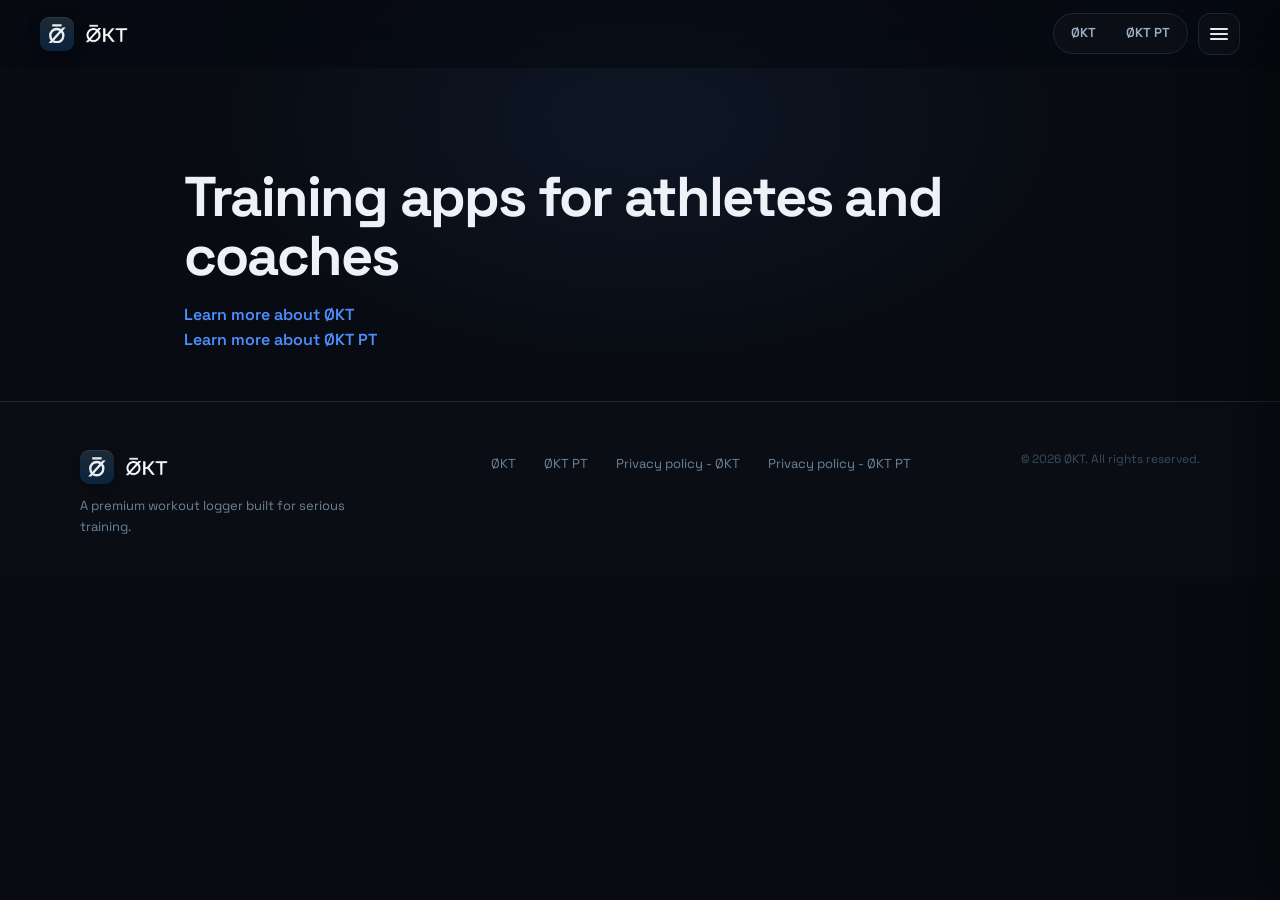
==== commit 82973ab0: "Move consumer page to /okt/, add placeholder hub Co-Authored-By: Claude Sonnet 5.5 <noreply@anthropi" ====
--- a/index.html
+++ b/index.html
@@ -3,8 +3,8 @@
 <head>
   <meta charset="UTF-8" />
   <meta name="viewport" content="width=device-width, initial-scale=1.0" />
-  <title>ØKT — Ready for the next session</title>
-  <meta name="description" content="ØKT is a premium workout logging app built for serious training. Automatic rest timers, honest progress tracking, Apple Watch support and 36 achievements. Free, no account, no tracking." />
+  <title>ØKT — Training apps for athletes and coaches</title>
+  <meta name="description" content="ØKT helps you log your training. ØKT PT is a companion app for personal trainers and coaches, coming soon." />
   <meta name="theme-color" content="#080b11" />
   <link rel="canonical" href="https://oktapp.com/" />
   <link rel="alternate" hreflang="en" href="https://oktapp.com/?lang=en" />
@@ -12,18 +12,18 @@
   <link rel="alternate" hreflang="x-default" href="https://oktapp.com/" />
 
   <!-- icons -->
-  <link rel="icon" type="image/svg+xml" href="assets/icon.svg" />
-  <link rel="icon" type="image/png" sizes="32x32" href="assets/favicon-32.png" />
-  <link rel="apple-touch-icon" href="assets/apple-touch-icon.png" />
-  <link rel="manifest" href="site.webmanifest" />
+  <link rel="icon" type="image/svg+xml" href="/assets/icon.svg" />
+  <link rel="icon" type="image/png" sizes="32x32" href="/assets/favicon-32.png" />
+  <link rel="apple-touch-icon" href="/assets/apple-touch-icon.png" />
+  <link rel="manifest" href="/site.webmanifest" />
 
   <!-- social -->
   <meta property="og:type" content="website" />
   <meta property="og:site_name" content="ØKT" />
   <meta property="og:locale" content="en_GB" />
   <meta property="og:url" content="https://oktapp.com/" />
-  <meta property="og:title" content="ØKT — Ready for the next session" />
-  <meta property="og:description" content="ØKT is a premium workout logging app built for serious training. Automatic rest timers, honest progress tracking, Apple Watch support and 36 achievements. Free, no account, no tracking." />
+  <meta property="og:title" content="ØKT — Training apps for athletes and coaches" />
+  <meta property="og:description" content="ØKT helps you log your training. ØKT PT is a companion app for personal trainers and coaches, coming soon." />
   <meta property="og:image" content="https://oktapp.com/assets/og-image.png" />
   <meta property="og:image:width" content="1200" />
   <meta property="og:image:height" content="630" />
@@ -33,657 +33,10 @@
   <link rel="preconnect" href="https://fonts.googleapis.com" />
   <link rel="preconnect" href="https://fonts.gstatic.com" crossorigin />
   <link href="https://fonts.googleapis.com/css2?family=Space+Grotesk:wght@400;500;600;700&family=DM+Mono:wght@400;500&display=swap" rel="stylesheet" />
-  <link rel="stylesheet" href="assets/site.css?v=2026-07-26" />
-
-  <style>
-    /* ═══════════  HERO  ═══════════ */
-    .hero {
-      min-height: 100svh;
-      display: flex;
-      flex-direction: column;
-      align-items: center;
-      justify-content: center;
-      text-align: center;
-      padding: calc(var(--nav-h) + 56px) 24px 96px;
-      position: relative;
-      overflow: hidden;
-    }
-    .hero::before {
-      content: '';
-      position: absolute;
-      top: -280px; left: 50%;
-      transform: translateX(-50%);
-      width: 1100px; height: 900px;
-      background: radial-gradient(ellipse at center, rgba(77,141,255,.10) 0%, transparent 68%);
-      pointer-events: none;
-    }
-    .hero::after {
-      content: '';
-      position: absolute;
-      inset: auto 0 0 0;
-      height: 200px;
-      background: linear-gradient(to bottom, transparent, var(--bg));
-      pointer-events: none;
-    }
-    .hero > * { position: relative; z-index: 1; }
-
-    .hero-badge {
-      display: inline-flex;
-      align-items: center;
-      gap: 9px;
-      background: rgba(77,141,255,.08);
-      border: 1px solid rgba(77,141,255,.24);
-      border-radius: 100px;
-      padding: 7px 16px;
-      font-size: 12px;
-      font-weight: 600;
-      color: var(--blue);
-      letter-spacing: .4px;
-      margin-bottom: 38px;
-      animation: fadeUp .7s var(--ease) both;
-    }
-    .hero-badge .pulse {
-      width: 7px; height: 7px;
-      border-radius: 50%;
-      background: var(--blue);
-      box-shadow: 0 0 0 0 rgba(77,141,255,.6);
-      animation: pulse 2.4s infinite;
-    }
-    @keyframes pulse {
-      0%   { box-shadow: 0 0 0 0 rgba(77,141,255,.55); }
-      70%  { box-shadow: 0 0 0 9px rgba(77,141,255,0); }
-      100% { box-shadow: 0 0 0 0 rgba(77,141,255,0); }
-    }
-
-    .hero-lockup {
-      display: flex;
-      align-items: center;
-      gap: clamp(14px, 3vw, 28px);
-      margin-bottom: 18px;
-      animation: fadeUp .7s .08s var(--ease) both;
-    }
-    .hero-mark {
-      width: clamp(76px, 15vw, 148px);
-      aspect-ratio: 1;
-      border-radius: clamp(18px, 3.4vw, 34px);
-      background: linear-gradient(180deg, #1e2934 0%, #0a2340 100%);
-      display: grid;
-      place-items: center;
-      box-shadow:
-        0 1px 0 rgba(255,255,255,.08) inset,
-        0 18px 50px rgba(0,0,0,.55),
-        0 0 90px rgba(77,141,255,.10);
-    }
-    .hero-mark svg {
-      width: 58%; height: 58%;
-      color: #eef1f6;
-      filter: drop-shadow(0 2px 6px rgba(0,0,0,.35));
-    }
-    .hero-word { line-height: 0; }
-    .hero-word img {
-      display: block;
-      height: clamp(52px, 11vw, 118px);
-      width: auto;
-      filter: drop-shadow(0 8px 30px rgba(0,0,0,.35));
-    }
-
-    .hero-tagline {
-      font-size: clamp(12px, 1.6vw, 15px);
-      color: var(--muted);
-      letter-spacing: 4px;
-      text-transform: uppercase;
-      font-weight: 500;
-      margin-bottom: 34px;
-      animation: fadeUp .7s .16s var(--ease) both;
-    }
-    .hero-desc {
-      max-width: 540px;
-      font-size: clamp(16px, 2vw, 19px);
-      color: var(--text-2);
-      line-height: 1.7;
-      margin-bottom: 44px;
-      animation: fadeUp .7s .24s var(--ease) both;
-    }
-    .hero-actions {
-      display: flex;
-      gap: 14px;
-      flex-wrap: wrap;
-      justify-content: center;
-      animation: fadeUp .7s .32s var(--ease) both;
-    }
-    .hero-scroll {
-      position: absolute;
-      bottom: 30px; left: 50%;
-      transform: translateX(-50%);
-      display: flex;
-      flex-direction: column;
-      align-items: center;
-      gap: 9px;
-      color: var(--faint);
-      font-size: 10px;
-      letter-spacing: 2px;
-      text-transform: uppercase;
-      animation: fadeUp .7s .8s var(--ease) both;
-    }
-    .scroll-line {
-      width: 1px; height: 34px;
-      background: linear-gradient(to bottom, transparent, var(--faint));
-      animation: scrollPulse 2.4s ease-in-out infinite;
-    }
-    @keyframes fadeUp { from { opacity: 0; transform: translateY(24px); } to { opacity: 1; transform: none; } }
-    @keyframes scrollPulse { 0%,100% { opacity: .25; } 50% { opacity: 1; } }
-
-    /* ═══════════  STATS  ═══════════ */
-    .stats-bar {
-      display: grid;
-      grid-template-columns: repeat(4, 1fr);
-      border-top: 1px solid var(--border);
-      border-bottom: 1px solid var(--border);
-      background: linear-gradient(180deg, var(--surface), var(--bg-2));
-      max-width: 1120px;
-      margin: 0 auto;
-    }
-    .stat-item {
-      text-align: center;
-      padding: 30px 16px;
-      border-right: 1px solid var(--border);
-    }
-    .stat-item:last-child { border-right: none; }
-    .stat-number {
-      font-size: clamp(26px, 4vw, 36px);
-      font-weight: 700;
-      letter-spacing: -1.5px;
-      line-height: 1;
-      margin-bottom: 7px;
-      background: linear-gradient(180deg, #fff, #93a8c2);
-      -webkit-background-clip: text; background-clip: text; color: transparent;
-    }
-    .stat-label { font-size: 12px; color: var(--muted); letter-spacing: .3px; }
-
-    /* ═══════════  SECTIONS  ═══════════ */
-    section {
-      padding: clamp(72px, 11vw, 128px) clamp(20px, 5vw, 24px);
-      max-width: 1120px;
-      margin: 0 auto;
-    }
-    .section-eyebrow {
-      font-size: 11px;
-      font-weight: 700;
-      letter-spacing: 2.2px;
-      text-transform: uppercase;
-      color: var(--blue);
-      margin-bottom: 16px;
-    }
-    .section-title {
-      font-size: clamp(30px, 5.2vw, 52px);
-      font-weight: 700;
-      letter-spacing: -1.6px;
-      line-height: 1.08;
-      margin-bottom: 20px;
-    }
-    .section-sub {
-      font-size: 17px;
-      color: var(--text-2);
-      max-width: 580px;
-      line-height: 1.72;
-      margin-bottom: 52px;
-    }
-    .divider { height: 1px; background: var(--border); max-width: 1120px; margin: 0 auto; }
-
-    /* ═══════════  FEATURES  ═══════════ */
-    .features-grid {
-      display: grid;
-      grid-template-columns: repeat(auto-fit, minmax(290px, 1fr));
-      gap: 16px;
-    }
-    .feature-card {
-      background: linear-gradient(180deg, var(--card-hi), var(--card));
-      border: 1px solid var(--border);
-      border-radius: var(--radius);
-      padding: 28px 26px 30px;
-      position: relative;
-      overflow: hidden;
-      transition: border-color .25s, transform .25s var(--ease);
-    }
-    .feature-card::after {
-      content: '';
-      position: absolute;
-      inset: 0 0 auto 0;
-      height: 1px;
-      background: linear-gradient(to right, transparent, rgba(255,255,255,.09), transparent);
-    }
-    .feature-card:hover { border-color: var(--blue-dim); transform: translateY(-3px); }
-    .feature-icon {
-      width: 46px; height: 46px;
-      border-radius: 13px;
-      display: grid;
-      place-items: center;
-      margin-bottom: 20px;
-      color: var(--blue);
-    }
-    .feature-icon svg { width: 21px; height: 21px; }
-    .feature-icon.blue   { background: rgba(77,141,255,.12);  color: #7fadff; }
-    .feature-icon.green  { background: rgba(34,197,94,.12);   color: #3ced82; }
-    .feature-icon.gold   { background: rgba(250,204,21,.12);  color: #ffd93c; }
-    .feature-icon.purple { background: rgba(166,127,232,.12); color: #bb9bf0; }
-    .feature-icon.red    { background: rgba(239,68,68,.12);   color: #f76d6d; }
-    .feature-title { font-size: 17px; font-weight: 700; margin-bottom: 9px; letter-spacing: -.2px; }
-    .feature-desc  { font-size: 14.5px; color: var(--muted); line-height: 1.65; }
-
-    /* ═══════════  SPLIT LAYOUT  ═══════════ */
-    .split {
-      display: grid;
-      grid-template-columns: 1fr 1fr;
-      gap: clamp(36px, 6vw, 72px);
-      align-items: center;
-    }
-    .split .section-sub { margin-bottom: 0; }
-
-    /* ═══════════  DEVICE FRAME  ═══════════ */
-    .device {
-      width: min(320px, 100%);
-      margin: 0 auto;
-      background: linear-gradient(160deg, #232e3b, #131b25);
-      border-radius: 46px;
-      padding: 11px;
-      box-shadow:
-        0 0 0 1px rgba(255,255,255,.05),
-        0 34px 70px rgba(0,0,0,.6),
-        0 0 120px rgba(77,141,255,.07);
-    }
-    .device-screen {
-      background: var(--bg-2);
-      border-radius: 36px;
-      padding: 26px 18px 20px;
-      position: relative;
-      overflow: hidden;
-    }
-    .device-notch {
-      position: absolute;
-      top: 9px; left: 50%;
-      transform: translateX(-50%);
-      width: 88px; height: 22px;
-      border-radius: 100px;
-      background: #05080d;
-    }
-    .device-screen > * { position: relative; }
-
-    .mockup-title { font-size: 18px; font-weight: 700; letter-spacing: -.3px; }
-    .mockup-sub   { font-size: 12px; color: var(--muted); }
-
-    .timer-ring {
-      width: 152px; height: 152px;
-      margin: 18px auto 8px;
-      position: relative;
-      display: grid;
-      place-items: center;
-    }
-    .timer-ring svg { position: absolute; inset: 0; width: 100%; height: 100%; transform: rotate(-90deg); }
-    .timer-number {
-      font-family: 'DM Mono', monospace;
-      font-size: 34px;
-      font-weight: 500;
-      letter-spacing: -1px;
-    }
-    .timer-caption {
-      text-align: center;
-      font-size: 11px;
-      color: var(--muted);
-      font-family: 'DM Mono', monospace;
-      margin-bottom: 16px;
-    }
-    .weight-row {
-      display: flex;
-      align-items: center;
-      justify-content: center;
-      gap: 16px;
-      margin-bottom: 12px;
-    }
-    .incr { display: flex; flex-direction: column; gap: 6px; }
-    .incr div {
-      background: rgba(255,255,255,.04);
-      border: 1px solid var(--border);
-      border-radius: 8px;
-      padding: 5px 9px;
-      font-size: 11px;
-      text-align: center;
-      color: var(--muted);
-    }
-    .incr div.on { background: rgba(77,141,255,.14); border-color: var(--blue); color: var(--text); }
-    .weight-main { font-size: 21px; font-weight: 700; letter-spacing: -.6px; }
-    .last-line { text-align: center; font-size: 11.5px; color: #6b9c7c; margin-bottom: 14px; }
-    .log-btn {
-      background: var(--blue);
-      border-radius: 13px;
-      padding: 14px;
-      text-align: center;
-      font-weight: 700;
-      font-size: 15px;
-      color: #fff;
-      margin-bottom: 16px;
-      box-shadow: 0 8px 22px rgba(77,141,255,.28);
-    }
-    .util-row { display: flex; gap: 6px; justify-content: space-between; }
-    .util {
-      flex: 1;
-      background: rgba(255,255,255,.03);
-      border: 1px solid var(--border);
-      border-radius: 11px;
-      padding: 8px 2px 6px;
-      display: flex;
-      flex-direction: column;
-      align-items: center;
-      gap: 4px;
-      font-size: 8.5px;
-      color: var(--muted);
-    }
-
-    /* ═══════════  LOG CARDS  ═══════════ */
-    .log-cards { display: flex; flex-direction: column; gap: 10px; }
-    .log-card {
-      background: var(--card);
-      border: 1px solid var(--border);
-      border-radius: 15px;
-      padding: 14px 16px;
-      display: flex;
-      align-items: center;
-      gap: 14px;
-      transition: border-color .2s, transform .2s var(--ease);
-    }
-    .log-card:hover { border-color: var(--border-hi); transform: translateX(3px); }
-    .log-bar { width: 4px; border-radius: 3px; align-self: stretch; flex-shrink: 0; }
-    .log-content { flex: 1; min-width: 0; }
-    .log-title { font-size: 15px; font-weight: 700; margin-bottom: 2px; }
-    .log-meta { font-size: 12px; color: var(--muted); margin-bottom: 2px; }
-    .log-ex { font-size: 12px; color: #7fb0c2; }
-    .intensity {
-      width: 30px; height: 30px;
-      border-radius: 9px;
-      background: rgba(250,204,21,.13);
-      border: 1px solid rgba(250,204,21,.32);
-      display: grid; place-items: center;
-      font-size: 12px; font-weight: 700; color: #facc15;
-      flex-shrink: 0;
-    }
-    .splits-row { display: flex; gap: 10px; flex-wrap: wrap; margin-top: 30px; }
-    .split-chip {
-      display: inline-flex; align-items: center; gap: 8px;
-      background: var(--card);
-      border: 1px solid var(--border);
-      border-radius: 100px;
-      padding: 8px 15px;
-      font-size: 13px; font-weight: 600;
-    }
-    .split-dot { width: 8px; height: 8px; border-radius: 50%; }
-
-    /* ═══════════  WATCH  ═══════════ */
-    .watch-frame {
-      width: min(232px, 80%);
-      margin: 0 auto;
-      aspect-ratio: 0.82;
-      background: linear-gradient(160deg, #2a3542, #141c26);
-      border-radius: 17%;
-      padding: 9px;
-      box-shadow: 0 0 0 1px rgba(255,255,255,.05), 0 30px 60px rgba(0,0,0,.6);
-    }
-    .watch-screen {
-      position: relative;
-      height: 100%;
-      background: #000;
-      border-radius: 14%;
-      padding: 9% 8% 6%;
-      display: flex;
-      flex-direction: column;
-      align-items: center;
-      overflow: hidden;
-    }
-    .watch-time {
-      align-self: flex-end;
-      font-size: 11px; font-weight: 600; color: #fff;
-      line-height: 1;
-      font-variant-numeric: tabular-nums;
-    }
-    .watch-ex {
-      margin-top: 3px;
-      font-size: 11px; color: #8e8e93; line-height: 1.2;
-      text-align: center;
-    }
-
-    .watch-ring {
-      position: relative;
-      width: 100%;
-      flex: 1;
-      margin-top: 4px;
-      display: grid;
-      place-items: center;
-    }
-    .watch-ring-svg {
-      position: absolute;
-      inset: 0;
-      width: 100%; height: 100%;
-      transform: rotate(-90deg);
-    }
-    .watch-ring-track, .watch-ring-arc {
-      fill: none;
-      stroke-width: 4;
-    }
-    .watch-ring-track { stroke: #1c1c1e; }
-    .watch-ring-arc {
-      stroke: #0a84ff;
-      stroke-linecap: round;
-      /* r=46 → circumference ≈ 289; ~13% filled */
-      stroke-dasharray: 289;
-      stroke-dashoffset: 251;
-    }
-    .watch-ring-mid { text-align: center; line-height: 1; }
-    .watch-count {
-      font-size: 30px; font-weight: 700; color: #fff;
-      letter-spacing: 2px;
-      font-variant-numeric: tabular-nums;
-    }
-    .watch-total {
-      margin-top: 5px;
-      font-size: 18px; color: #8e8e93;
-      font-variant-numeric: tabular-nums;
-    }
-    .watch-hr {
-      position: absolute;
-      right: 16%; bottom: 9%;
-      display: flex; flex-direction: column; align-items: center; gap: 1px;
-      line-height: 1;
-    }
-    .watch-hr svg { width: 11px; height: 11px; color: #ff3b30; }
-    .watch-hr span {
-      font-size: 11px; font-weight: 600; color: #fff;
-      font-variant-numeric: tabular-nums;
-    }
-
-    .watch-dots { display: flex; gap: 4px; margin-top: 5px; }
-    .watch-dots span {
-      width: 4px; height: 4px; border-radius: 50%;
-      background: #3a3a3c;
-    }
-    .watch-dots span.on { background: #fff; }
-
-    .check-list { list-style: none; display: flex; flex-direction: column; gap: 13px; margin-top: 28px; }
-    .check-list li {
-      display: flex; align-items: center; gap: 12px;
-      font-size: 15px; color: var(--text-2);
-    }
-    .check-list .tick {
-      width: 22px; height: 22px; border-radius: 50%;
-      background: rgba(34,197,94,.14);
-      color: var(--green);
-      display: grid; place-items: center;
-      flex-shrink: 0;
-    }
-
-    /* ═══════════  ACHIEVEMENTS  ═══════════ */
-    .ach-grid {
-      display: grid;
-      grid-template-columns: repeat(auto-fill, minmax(190px, 1fr));
-      gap: 11px;
-    }
-    .ach-row {
-      background: var(--card);
-      border: 1px solid #23392a;
-      border-radius: 15px;
-      padding: 13px 14px;
-      display: flex; align-items: center; gap: 12px;
-      transition: transform .2s var(--ease), border-color .2s;
-    }
-    .ach-row:hover { transform: translateY(-2px); border-color: #345c3f; }
-    .ach-row.locked { border-color: var(--border); opacity: .38; }
-    .ach-icon {
-      width: 36px; height: 36px; border-radius: 11px;
-      background: var(--green-dim);
-      display: grid; place-items: center;
-      font-size: 16px; flex-shrink: 0;
-    }
-    .ach-row.locked .ach-icon { background: #1a2430; filter: grayscale(1); }
-    .ach-title { font-size: 13px; font-weight: 700; }
-    .ach-cat   { font-size: 11px; color: #5f9270; }
-    .ach-row.locked .ach-title { color: #47576a; }
-    .ach-row.locked .ach-cat   { color: #33445a; }
-
-    /* ═══════════  PRIVACY BAND  ═══════════ */
-    .privacy-band {
-      background: linear-gradient(180deg, var(--bg-2), var(--surface));
-      border-top: 1px solid var(--border);
-      border-bottom: 1px solid var(--border);
-    }
-    .privacy-band .split { max-width: 1120px; margin: 0 auto; }
-    .priv-list { list-style: none; display: grid; gap: 12px; }
-    .priv-list li {
-      display: flex; align-items: center; gap: 12px;
-      background: var(--card);
-      border: 1px solid var(--border);
-      border-radius: 13px;
-      padding: 14px 16px;
-      font-size: 14.5px;
-      color: var(--text-2);
-    }
-    .priv-list .lock { color: var(--green); flex-shrink: 0; }
-    .priv-link {
-      display: inline-flex; align-items: center; gap: 8px;
-      margin-top: 26px;
-      color: var(--blue);
-      font-weight: 600; font-size: 15px;
-      text-decoration: none;
-    }
-    .priv-link:hover { text-decoration: underline; }
-
-    /* ═══════════  FAQ  ═══════════ */
-    .faq-list { display: flex; flex-direction: column; gap: 10px; max-width: 820px; }
-    .faq-item {
-      background: var(--card);
-      border: 1px solid var(--border);
-      border-radius: 15px;
-      overflow: hidden;
-      transition: border-color .2s;
-    }
-    .faq-item.open { border-color: var(--blue-dim); }
-    .faq-q {
-      width: 100%;
-      display: flex; align-items: center; justify-content: space-between; gap: 16px;
-      background: none; border: none;
-      padding: 19px 22px;
-      color: var(--text);
-      font-family: inherit; font-size: 16px; font-weight: 600;
-      text-align: left; cursor: pointer;
-    }
-    .faq-q .plus { color: var(--muted); flex-shrink: 0; transition: transform .3s var(--ease); }
-    .faq-item.open .faq-q .plus { transform: rotate(45deg); color: var(--blue); }
-    .faq-a {
-      display: grid;
-      grid-template-rows: 0fr;
-      transition: grid-template-rows .32s var(--ease);
-    }
-    .faq-item.open .faq-a { grid-template-rows: 1fr; }
-    .faq-a > div { overflow: hidden; }
-    .faq-a p {
-      padding: 0 22px 20px;
-      font-size: 15px;
-      color: var(--muted);
-      line-height: 1.7;
-    }
-
-    /* ═══════════  CTA  ═══════════ */
-    .cta {
-      text-align: center;
-      padding: clamp(80px, 12vw, 130px) 24px;
-      position: relative;
-      overflow: hidden;
-    }
-    .cta::before {
-      content: '';
-      position: absolute;
-      top: 50%; left: 50%;
-      transform: translate(-50%, -50%);
-      width: 900px; height: 700px;
-      background: radial-gradient(ellipse, rgba(77,141,255,.09) 0%, transparent 68%);
-      pointer-events: none;
-    }
-    .cta-inner { position: relative; z-index: 1; max-width: 620px; margin: 0 auto; }
-    .cta-mark {
-      width: 62px; height: 62px;
-      border-radius: 16px;
-      margin: 0 auto 26px;
-      background: linear-gradient(180deg, #1e2934 0%, #0a2340 100%);
-      display: grid; place-items: center;
-      box-shadow: 0 1px 0 rgba(255,255,255,.08) inset, 0 12px 34px rgba(0,0,0,.5);
-    }
-    .cta-mark svg { width: 58%; height: 58%; color: #eef1f6; }
-    .cta-title { font-size: clamp(28px, 5vw, 46px); font-weight: 700; letter-spacing: -1.4px; margin-bottom: 14px; }
-    .cta-sub { font-size: 17px; color: var(--text-2); margin-bottom: 34px; }
-
-    .notify-form {
-      display: flex;
-      gap: 10px;
-      max-width: 440px;
-      margin: 0 auto 14px;
-      flex-wrap: wrap;
-    }
-    .notify-form input {
-      flex: 1;
-      min-width: 200px;
-      background: var(--card);
-      border: 1px solid var(--border);
-      border-radius: 14px;
-      padding: 15px 18px;
-      color: var(--text);
-      font-family: inherit;
-      font-size: 15px;
-      transition: border-color .2s;
-    }
-    .notify-form input::placeholder { color: var(--faint); }
-    .notify-form input:focus { outline: none; border-color: var(--blue); }
-    .notify-fine { font-size: 12px; color: var(--faint); margin-bottom: 40px; }
-
-    .store-row { display: flex; gap: 12px; justify-content: center; flex-wrap: wrap; }
-    .store-eyebrow {
-      font-size: 11px; letter-spacing: 2px; text-transform: uppercase;
-      color: var(--faint); margin-bottom: 14px;
-    }
-    /* Android is not released — plain text, deliberately not a store badge. */
-    .store-android { font-size: 13px; color: var(--faint); margin-top: 14px; }
-    .notify-lead { font-size: 14px; color: var(--muted); margin: 40px 0 14px; }
-
-    /* ═══════════  RESPONSIVE  ═══════════ */
-    @media (max-width: 860px) {
-      .split { grid-template-columns: 1fr; }
-      .split .visual { order: 2; }
-    }
-    @media (max-width: 620px) {
-      .stats-bar { grid-template-columns: 1fr 1fr; }
-      .stat-item:nth-child(even) { border-right: none; }
-      .stat-item:nth-child(-n+2) { border-bottom: 1px solid var(--border); }
-      .hero-lockup { flex-direction: column; gap: 18px; }
-    }
-  </style>
+  <link rel="stylesheet" href="/assets/site.css?v=2026-11-07" />
 </head>
 
-<body data-page="home" data-title-key="meta.title" data-desc-key="meta.desc">
+<body data-page="hub" data-title-key="hub.meta.title" data-desc-key="hub.meta.desc">
 
   <a class="skip-link" href="#main" data-i18n="skip">Skip to content</a>
 
@@ -691,19 +44,14 @@
   <nav class="site-nav">
     <a href="/" class="brand" aria-label="ØKT">
       <span class="brand-mark" data-mark></span>
-      <img src="assets/logo.png" alt="ØKT" class="brand-word" />
+      <img src="/assets/logo.png" alt="ØKT" class="brand-word" />
     </a>
 
     <div class="nav-right">
-      <ul class="nav-links">
-        <li><a href="#features"     data-i18n="nav.features">Features</a></li>
-        <li><a href="#log"          data-i18n="nav.history">History</a></li>
-        <li><a href="#watch"        data-i18n="nav.watch">Apple Watch</a></li>
-        <li><a href="#achievements" data-i18n="nav.achievements">Achievements</a></li>
-        <li><a href="#faq"          data-i18n="nav.faq">FAQ</a></li>
-        <li><a href="privacy.html"  data-i18n="nav.privacy">Privacy</a></li>
-      </ul>
-      <a href="#download" class="nav-cta" data-i18n="nav.download">Download</a>
+      <div class="app-switch" role="group" data-i18n-attr="aria-label:nav.apps" aria-label="Apps">
+        <a href="/okt/" data-i18n="nav.appokt">ØKT</a>
+        <a href="/pt/" data-i18n="nav.apppt">ØKT PT</a>
+      </div>
       <button class="hamburger" type="button" aria-expanded="false" aria-controls="okt-drawer"
               data-i18n-attr="aria-label:drawer.open" aria-label="Open menu">
         <span class="bars"><span></span><span></span><span></span></span>
@@ -713,336 +61,12 @@
 
   <main id="main">
 
-  <!-- ══════════  HERO  ══════════ -->
-  <header class="hero">
-    <div class="hero-badge"><span class="pulse"></span><span data-i18n="hero.badge">Out now for iPhone &amp; Apple Watch</span></div>
-
-    <div class="hero-lockup">
-      <div class="hero-mark" data-mark aria-hidden="true"></div>
-      <h1 class="hero-word"><img src="assets/logo.png" alt="ØKT" /></h1>
-    </div>
-
-    <p class="hero-tagline" data-i18n="hero.tagline">Ready for the next session</p>
-    <p class="hero-desc" data-i18n="hero.desc">A premium workout logger built for serious training. Smart timers, honest progress, and zero noise between you and the bar.</p>
-
-    <div class="hero-actions">
-      <a href="#download" class="btn-primary">
-        <svg width="17" height="17" viewBox="0 0 24 24" fill="currentColor" aria-hidden="true"><path d="M18.71 19.5c-.83 1.24-1.71 2.45-3.05 2.47-1.34.03-1.77-.79-3.29-.79-1.53 0-2 .77-3.27.82-1.31.05-2.3-1.32-3.14-2.53C4.25 17 2.94 12.45 4.7 9.39c.87-1.52 2.43-2.48 4.12-2.51 1.28-.02 2.5.87 3.29.87.78 0 2.26-1.07 3.8-.91.65.03 2.47.26 3.64 1.98-.09.06-2.17 1.28-2.15 3.81.03 3.02 2.65 4.03 2.68 4.04-.03.07-.42 1.44-1.38 2.83M13 3.5c.73-.83 1.94-1.46 2.94-1.5.13 1.17-.34 2.35-1.04 3.19-.69.85-1.83 1.51-2.95 1.42-.15-1.15.41-2.35 1.05-3.11z"/></svg>
-        <span data-i18n="hero.cta1">Download on the App Store</span>
-      </a>
-      <a href="#features" class="btn-secondary"><span data-i18n="hero.cta2">See how it works</span> →</a>
-    </div>
-
-    <div class="hero-scroll" aria-hidden="true">
-      <span data-i18n="hero.scroll">Scroll</span>
-      <div class="scroll-line"></div>
-    </div>
+  <!-- placeholder hub: replaced by the real hub in the next commit -->
+  <header class="landing-hero">
+    <h1 class="landing-title" data-i18n="hub.title">Training apps for athletes and coaches</h1>
+    <p><a class="text-link" href="/okt/" data-i18n="hub.okt.link">Learn more about ØKT</a></p>
+    <p><a class="text-link" href="/pt/" data-i18n="hub.pt.link">Learn more about ØKT PT</a></p>
   </header>
-
-  <!-- ══════════  STATS  ══════════ -->
-  <div class="stats-bar">
-    <div class="stat-item"><div class="stat-number" data-count="100" data-count-suffix="+">100+</div><div class="stat-label" data-i18n="stats.exercises">Base exercises</div></div>
-    <div class="stat-item"><div class="stat-number" data-count="36">36</div><div class="stat-label" data-i18n="stats.ach">Achievements</div></div>
-    <div class="stat-item"><div class="stat-number" data-count="5">5</div><div class="stat-label" data-i18n="stats.splits">Training splits</div></div>
-    <div class="stat-item"><div class="stat-number" data-count="0">0</div><div class="stat-label" data-i18n="stats.subs">Subscriptions</div></div>
-  </div>
-
-  <!-- ══════════  FEATURES  ══════════ -->
-  <section id="features">
-    <p class="section-eyebrow reveal" data-i18n="feat.eyebrow">Built for the session</p>
-    <h2 class="section-title reveal" data-i18n="feat.title">Everything you need.<br>Nothing you don't.</h2>
-    <p class="section-sub reveal" data-i18n="feat.sub">ØKT is designed around one idea: logging your workout should take zero mental energy.</p>
-
-    <div class="features-grid">
-      <div class="feature-card reveal">
-        <div class="feature-icon blue"><svg viewBox="0 0 24 24" fill="none" stroke="currentColor" stroke-width="2" stroke-linecap="round" stroke-linejoin="round"><circle cx="12" cy="13" r="8"/><path d="M12 9v4l2.5 2M9 2h6M18.5 5.5l1.5-1.5"/></svg></div>
-        <div class="feature-title" data-i18n="f1.t">Automatic rest timers</div>
-        <div class="feature-desc" data-i18n="f1.d">Log a set and the rest timer fires instantly. Countdown, colour shift, haptic buzz — back to work without thinking.</div>
-      </div>
-      <div class="feature-card reveal">
-        <div class="feature-icon green"><svg viewBox="0 0 24 24" fill="none" stroke="currentColor" stroke-width="2" stroke-linecap="round" stroke-linejoin="round"><path d="M3 3v18h18"/><rect x="7" y="12" width="3" height="6"/><rect x="12.5" y="8" width="3" height="10"/><rect x="18" y="4" width="3" height="14"/></svg></div>
-        <div class="feature-title" data-i18n="f2.t">Previous data on the card</div>
-        <div class="feature-desc" data-i18n="f2.d">See “Last: 75 kg × 8 · 3 sets” directly on the exercise card. No tapping into history — progressive overload is frictionless.</div>
-      </div>
-      <div class="feature-card reveal">
-        <div class="feature-icon gold"><svg viewBox="0 0 24 24" fill="none" stroke="currentColor" stroke-width="2" stroke-linecap="round" stroke-linejoin="round"><path d="M12 2s5 5 5 10a5 5 0 0 1-10 0c0-2 1-3.5 1-3.5S12 11 12 8c0-2-1-3-1-3s1-2 1-3z"/></svg></div>
-        <div class="feature-title" data-i18n="f3.t">Core timer mode</div>
-        <div class="feature-desc" data-i18n="f3.d">Configure work and rest intervals once. The timer counts down your work, rests automatically, and queues the next set.</div>
-      </div>
-      <div class="feature-card reveal">
-        <div class="feature-icon purple"><svg viewBox="0 0 24 24" fill="none" stroke="currentColor" stroke-width="2" stroke-linecap="round" stroke-linejoin="round"><rect x="3" y="5" width="18" height="16" rx="3"/><path d="M3 10h18M8 3v4M16 3v4"/><circle cx="12" cy="15" r="1.4" fill="currentColor"/></svg></div>
-        <div class="feature-title" data-i18n="f4.t">Calendar planning</div>
-        <div class="feature-desc" data-i18n="f4.d">Plan workouts ahead with exercises, sets, and notes. On the day, one tap converts your plan into a live session.</div>
-      </div>
-      <div class="feature-card reveal">
-        <div class="feature-icon red"><svg viewBox="0 0 24 24" fill="none" stroke="currentColor" stroke-width="2" stroke-linecap="round" stroke-linejoin="round"><path d="M3 16l5-6 4 4 8-9"/><path d="M16 5h5v5"/></svg></div>
-        <div class="feature-title" data-i18n="f5.t">Progress charts</div>
-        <div class="feature-desc" data-i18n="f5.d">Strength volume, cardio distance, and body measurements tracked over time. Weekly goals with streak history.</div>
-      </div>
-      <div class="feature-card reveal">
-        <div class="feature-icon green"><svg viewBox="0 0 24 24" fill="none" stroke="currentColor" stroke-width="2" stroke-linecap="round" stroke-linejoin="round"><path d="M2 12h2M20 12h2M6 8v8M18 8v8M9 6v12M15 6v12M9 12h6"/></svg></div>
-        <div class="feature-title" data-i18n="f6.t">Full exercise library</div>
-        <div class="feature-desc" data-i18n="f6.d">100+ native exercises across press, pull, leg, core, and cardio, plus unlimited custom exercises. Filter by movement, muscle group, or equipment.</div>
-      </div>
-    </div>
-  </section>
-
-  <div class="divider"></div>
-
-  <!-- ══════════  SESSION  ══════════ -->
-  <section id="session">
-    <div class="split">
-      <div class="reveal">
-        <p class="section-eyebrow" data-i18n="sess.eyebrow">Live session</p>
-        <h2 class="section-title" data-i18n="sess.title">The session screen does one thing.</h2>
-        <p class="section-sub" data-i18n="sess.sub">A circular timer, your current weight and reps, and the Log Set button. Everything else stays out of the way until you need it.</p>
-        <div class="splits-row">
-          <div class="split-chip"><span class="split-dot" style="background:var(--press)"></span><span data-i18n="split.press">Press</span></div>
-          <div class="split-chip"><span class="split-dot" style="background:var(--pull)"></span><span data-i18n="split.pull">Pull</span></div>
-          <div class="split-chip"><span class="split-dot" style="background:var(--leg)"></span><span data-i18n="split.leg">Leg</span></div>
-          <div class="split-chip"><span class="split-dot" style="background:var(--core)"></span><span data-i18n="split.core">Core</span></div>
-          <div class="split-chip"><span class="split-dot" style="background:var(--cardio)"></span><span data-i18n="split.cardio">Cardio</span></div>
-        </div>
-      </div>
-
-      <div class="visual reveal">
-        <div class="device" role="img" aria-label="ØKT live session screen">
-          <div class="device-screen">
-            <div class="device-notch"></div>
-            <div class="mockup-title">Bench Press</div>
-            <div class="mockup-sub">Barbell</div>
-
-            <div class="timer-ring">
-              <svg viewBox="0 0 100 100" aria-hidden="true">
-                <circle cx="50" cy="50" r="45" fill="none" stroke="#1c2836" stroke-width="4"/>
-                <circle cx="50" cy="50" r="45" fill="none" stroke="#4d8dff" stroke-width="4"
-                        stroke-linecap="round" stroke-dasharray="283" stroke-dashoffset="88"/>
-              </svg>
-              <span class="timer-number">0:42</span>
-            </div>
-            <div class="timer-caption">(00:43)</div>
-
-            <div class="weight-row">
-              <div class="incr"><div>1 kg</div><div class="on">2.5 kg</div><div>5 kg</div></div>
-              <div class="weight-main" data-i18n="sess.reps">60.0 kg × 8 reps</div>
-            </div>
-            <div class="last-line" data-i18n="sess.last">Last: 75 kg × 8 · 3 sets</div>
-            <div class="log-btn"><span data-i18n="sess.log">Log Set</span></div>
-
-            <div class="util-row">
-              <div class="util"><svg width="13" height="13" viewBox="0 0 24 24" fill="none" stroke="#8fc3ff" stroke-width="2"><circle cx="12" cy="12" r="9"/><path d="M12 7v5l3 2"/></svg><span data-i18n="util.history">History</span></div>
-              <div class="util"><svg width="13" height="13" viewBox="0 0 24 24" fill="none" stroke="#9db0c7" stroke-width="2"><circle cx="12" cy="12" r="3"/><path d="M19 5a10 10 0 0 1 0 14M5 5a10 10 0 0 0 0 14"/></svg><span data-i18n="util.method">Method</span></div>
-              <div class="util"><svg width="13" height="13" viewBox="0 0 24 24" fill="none" stroke="#9db0c7" stroke-width="2"><path d="M14 3H7a2 2 0 0 0-2 2v14a2 2 0 0 0 2 2h10a2 2 0 0 0 2-2V8z"/><path d="M14 3v5h5"/></svg><span data-i18n="util.setup">Setup</span></div>
-              <div class="util"><svg width="13" height="13" viewBox="0 0 24 24" fill="none" stroke="#9db0c7" stroke-width="2"><path d="M6 4l13 8-13 8z"/></svg><span data-i18n="util.guide">Guide</span></div>
-              <div class="util"><svg width="13" height="13" viewBox="0 0 24 24" fill="none" stroke="#9db0c7" stroke-width="2"><circle cx="12" cy="13" r="8"/><path d="M12 9v4M9 2h6"/></svg><span data-i18n="util.timer">Timer</span></div>
-            </div>
-          </div>
-        </div>
-      </div>
-    </div>
-  </section>
-
-  <div class="divider"></div>
-
-  <!-- ══════════  HISTORY  ══════════ -->
-  <section id="log">
-    <div class="split">
-      <div class="visual reveal">
-        <div class="log-cards">
-          <div class="log-card">
-            <div class="log-bar" style="background:var(--core)"></div>
-            <div class="log-content">
-              <div class="log-title">06.06 — <span data-i18n="log.coreday">Core day</span></div>
-              <div class="log-meta">06.06.2026 · 00:20:45 | <span data-i18n="log.ex1">1 exercise</span></div>
-              <div class="log-ex">Crunch</div>
-            </div>
-            <div class="intensity">5</div>
-          </div>
-          <div class="log-card">
-            <div class="log-bar" style="background:var(--core)"></div>
-            <div class="log-content">
-              <div class="log-title">03.06 — <span data-i18n="log.coreday">Core day</span></div>
-              <div class="log-meta">03.06.2026 · 00:19:20 | <span data-i18n="log.ex3">3 exercises</span></div>
-              <div class="log-ex">Plank · Sit-Up · Crunch</div>
-            </div>
-            <div class="intensity">5</div>
-          </div>
-          <div class="log-card">
-            <div class="log-bar" style="background:var(--press)"></div>
-            <div class="log-content">
-              <div class="log-title">01.06 — <span data-i18n="log.pressday">Press day</span></div>
-              <div class="log-meta">01.06.2026 · 00:18:13 | <span data-i18n="log.ex3">3 exercises</span></div>
-              <div class="log-ex">Bench Press · OHP · Dips</div>
-            </div>
-            <div class="intensity">7</div>
-          </div>
-          <div class="log-card" style="opacity:.45">
-            <div class="log-bar" style="background:var(--pull)"></div>
-            <div class="log-content">
-              <div class="log-title">28.05 — <span data-i18n="log.pullday">Pull day</span></div>
-              <div class="log-meta">28.05.2026 · 00:44:10 | <span data-i18n="log.ex4">4 exercises</span></div>
-              <div class="log-ex">Pull-Up · Row · Curl · Face Pull</div>
-            </div>
-            <div class="intensity">8</div>
-          </div>
-        </div>
-      </div>
-
-      <div class="reveal">
-        <p class="section-eyebrow" data-i18n="log.eyebrow">Training history</p>
-        <h2 class="section-title" data-i18n="log.title">Every session saved.<br>Instantly scannable.</h2>
-        <p class="section-sub" data-i18n="log.sub">Colour-coded by split, exercise names inline, and intensity at a glance. Search, filter, and sort your full history.</p>
-      </div>
-    </div>
-  </section>
-
-  <div class="divider"></div>
-
-  <!-- ══════════  APPLE WATCH  ══════════ -->
-  <section id="watch">
-    <div class="split">
-      <div class="reveal">
-        <p class="section-eyebrow" data-i18n="watch.eyebrow">Apple Watch</p>
-        <h2 class="section-title" data-i18n="watch.title">Your heart rate, right next to the rest timer.</h2>
-        <p class="section-sub" data-i18n="watch.sub">The watch reads live heart rate and active energy from HealthKit while you train. Completed sessions are written back to the Health app — and never to a server.</p>
-        <ul class="check-list">
-          <li><span class="tick"><svg width="12" height="12" viewBox="0 0 24 24" fill="none" stroke="currentColor" stroke-width="3" stroke-linecap="round" stroke-linejoin="round"><path d="M20 6 9 17l-5-5"/></svg></span><span data-i18n="watch.p1">Live heart rate during the session</span></li>
-          <li><span class="tick"><svg width="12" height="12" viewBox="0 0 24 24" fill="none" stroke="currentColor" stroke-width="3" stroke-linecap="round" stroke-linejoin="round"><path d="M20 6 9 17l-5-5"/></svg></span><span data-i18n="watch.p2">Active energy from HealthKit</span></li>
-          <li><span class="tick"><svg width="12" height="12" viewBox="0 0 24 24" fill="none" stroke="currentColor" stroke-width="3" stroke-linecap="round" stroke-linejoin="round"><path d="M20 6 9 17l-5-5"/></svg></span><span data-i18n="watch.p3">Sessions written back to Health</span></li>
-        </ul>
-      </div>
-
-      <div class="visual reveal">
-        <div class="watch-frame" role="img" aria-label="ØKT on Apple Watch">
-          <div class="watch-screen">
-            <div class="watch-time">02:18</div>
-            <div class="watch-ex" data-i18n="watch.mock.ex">Bench Press</div>
-
-            <div class="watch-ring">
-              <svg class="watch-ring-svg" viewBox="0 0 100 100" aria-hidden="true">
-                <circle class="watch-ring-track" cx="50" cy="50" r="46" />
-                <circle class="watch-ring-arc"   cx="50" cy="50" r="46" />
-              </svg>
-              <div class="watch-ring-mid">
-                <div class="watch-count">0:07</div>
-                <div class="watch-total">(1:57)</div>
-              </div>
-              <div class="watch-hr">
-                <svg viewBox="0 0 24 24" fill="currentColor" aria-hidden="true"><path d="M12 21s-8-4.9-8-10.4A4.6 4.6 0 0 1 12 7a4.6 4.6 0 0 1 8 3.6C20 16.1 12 21 12 21z"/></svg>
-                <span>87</span>
-              </div>
-            </div>
-
-            <div class="watch-dots"><span class="on"></span><span></span></div>
-          </div>
-        </div>
-      </div>
-    </div>
-  </section>
-
-  <div class="divider"></div>
-
-  <!-- ══════════  ACHIEVEMENTS  ══════════ -->
-  <section id="achievements">
-    <p class="section-eyebrow reveal" data-i18n="ach.eyebrow">Trophy case</p>
-    <h2 class="section-title reveal" data-i18n="ach.title">36 real achievements.<br>Earned through training.</h2>
-    <p class="section-sub reveal" data-i18n="ach.sub">From logging your first session to lifting the weight of a bus in a single week — every milestone is computed from your real data.</p>
-
-    <div class="ach-grid reveal">
-      <div class="ach-row"><div class="ach-icon">▶</div><div><div class="ach-title" data-i18n="ach.a1">First Rep</div><div class="ach-cat" data-i18n="ach.c1">First steps</div></div></div>
-      <div class="ach-row"><div class="ach-icon">🔥</div><div><div class="ach-title" data-i18n="ach.a2">First Sweat</div><div class="ach-cat" data-i18n="ach.c1">First steps</div></div></div>
-      <div class="ach-row"><div class="ach-icon">⚡</div><div><div class="ach-title" data-i18n="ach.a3">On a Roll</div><div class="ach-cat" data-i18n="ach.c2">Consistency</div></div></div>
-      <div class="ach-row"><div class="ach-icon">🚗</div><div><div class="ach-title" data-i18n="ach.a4">Car</div><div class="ach-cat" data-i18n="ach.c3">Vehicles</div></div></div>
-      <div class="ach-row"><div class="ach-icon">🚌</div><div><div class="ach-title" data-i18n="ach.a5">Bus</div><div class="ach-cat" data-i18n="ach.c3">Vehicles</div></div></div>
-      <div class="ach-row"><div class="ach-icon">✈️</div><div><div class="ach-title" data-i18n="ach.a6">Plane</div><div class="ach-cat" data-i18n="ach.c3">Vehicles</div></div></div>
-      <div class="ach-row locked"><div class="ach-icon">🚂</div><div><div class="ach-title" data-i18n="ach.a7">Train</div><div class="ach-cat" data-i18n="ach.c3">Vehicles</div></div></div>
-      <div class="ach-row locked"><div class="ach-icon">⚓</div><div><div class="ach-title" data-i18n="ach.a8">Iron Habit</div><div class="ach-cat" data-i18n="ach.c2">Consistency</div></div></div>
-      <div class="ach-row locked"><div class="ach-icon">🌙</div><div><div class="ach-title" data-i18n="ach.a9">Night Owl</div><div class="ach-cat" data-i18n="ach.c4">Session</div></div></div>
-    </div>
-  </section>
-
-  <!-- ══════════  PRIVACY BAND  ══════════ -->
-  <div class="privacy-band">
-    <section id="privacy-teaser">
-      <div class="split">
-        <div class="reveal">
-          <p class="section-eyebrow" data-i18n="pt.eyebrow">Privacy by architecture</p>
-          <h2 class="section-title" data-i18n="pt.title">No account. No server.<br>No tracking.</h2>
-          <p class="section-sub" data-i18n="pt.sub">Your workout data is written to your device and nowhere else. There is no login, no analytics SDK, and nothing for anyone to sell — because it never leaves the phone in the first place.</p>
-          <a class="priv-link" href="privacy.html">
-            <span data-i18n="pt.link">Read the full privacy policy</span>
-            <svg width="16" height="16" viewBox="0 0 24 24" fill="none" stroke="currentColor" stroke-width="2" stroke-linecap="round" stroke-linejoin="round"><path d="M5 12h14M13 6l6 6-6 6"/></svg>
-          </a>
-        </div>
-        <ul class="priv-list reveal">
-          <li><span class="lock"><svg width="18" height="18" viewBox="0 0 24 24" fill="none" stroke="currentColor" stroke-width="2" stroke-linecap="round" stroke-linejoin="round"><rect x="4" y="10" width="16" height="11" rx="2"/><path d="M8 10V7a4 4 0 0 1 8 0v3"/></svg></span><span data-i18n="pt.p1">Stored locally on your device only</span></li>
-          <li><span class="lock"><svg width="18" height="18" viewBox="0 0 24 24" fill="none" stroke="currentColor" stroke-width="2" stroke-linecap="round" stroke-linejoin="round"><path d="M20 21a8 8 0 0 0-16 0"/><circle cx="12" cy="8" r="4"/></svg></span><span data-i18n="pt.p2">No account or login required</span></li>
-          <li><span class="lock"><svg width="18" height="18" viewBox="0 0 24 24" fill="none" stroke="currentColor" stroke-width="2" stroke-linecap="round" stroke-linejoin="round"><circle cx="12" cy="12" r="9"/><path d="M5.6 5.6l12.8 12.8"/></svg></span><span data-i18n="pt.p3">No analytics or tracking SDKs</span></li>
-          <li><span class="lock"><svg width="18" height="18" viewBox="0 0 24 24" fill="none" stroke="currentColor" stroke-width="2" stroke-linecap="round" stroke-linejoin="round"><path d="M4 7h16M9 7V5a1 1 0 0 1 1-1h4a1 1 0 0 1 1 1v2M6 7l1 13a1 1 0 0 0 1 1h8a1 1 0 0 0 1-1l1-13"/></svg></span><span data-i18n="pt.p4">Deleting the app deletes everything</span></li>
-        </ul>
-      </div>
-    </section>
-  </div>
-
-  <!-- ══════════  FAQ  ══════════ -->
-  <section id="faq">
-    <p class="section-eyebrow reveal" data-i18n="faq.eyebrow">Questions</p>
-    <h2 class="section-title reveal" data-i18n="faq.title">Everything people ask.</h2>
-    <div style="height:34px"></div>
-
-    <div class="faq-list reveal">
-      <div class="faq-item">
-        <button class="faq-q" type="button" aria-expanded="false"><span data-i18n="faq.q1">What does ØKT cost?</span><span class="plus"><svg width="18" height="18" viewBox="0 0 24 24" fill="none" stroke="currentColor" stroke-width="2" stroke-linecap="round"><path d="M12 5v14M5 12h14"/></svg></span></button>
-        <div class="faq-a"><div><p data-i18n="faq.a1">Nothing. ØKT is free — no subscription, no in-app purchases, no ads.</p></div></div>
-      </div>
-      <div class="faq-item">
-        <button class="faq-q" type="button" aria-expanded="false"><span data-i18n="faq.q2">Where is my training data stored?</span><span class="plus"><svg width="18" height="18" viewBox="0 0 24 24" fill="none" stroke="currentColor" stroke-width="2" stroke-linecap="round"><path d="M12 5v14M5 12h14"/></svg></span></button>
-        <div class="faq-a"><div><p data-i18n="faq.a2">Exclusively on your own device, in the operating system's local storage. It is never uploaded to a server belonging to ØKT.</p></div></div>
-      </div>
-      <div class="faq-item">
-        <button class="faq-q" type="button" aria-expanded="false"><span data-i18n="faq.q3">Do I need to create an account?</span><span class="plus"><svg width="18" height="18" viewBox="0 0 24 24" fill="none" stroke="currentColor" stroke-width="2" stroke-linecap="round"><path d="M12 5v14M5 12h14"/></svg></span></button>
-        <div class="faq-a"><div><p data-i18n="faq.a3">No. There is no sign-up and no login — open the app and start logging.</p></div></div>
-      </div>
-      <div class="faq-item">
-        <button class="faq-q" type="button" aria-expanded="false"><span data-i18n="faq.q4">Does ØKT work with Apple Watch?</span><span class="plus"><svg width="18" height="18" viewBox="0 0 24 24" fill="none" stroke="currentColor" stroke-width="2" stroke-linecap="round"><path d="M12 5v14M5 12h14"/></svg></span></button>
-        <div class="faq-a"><div><p data-i18n="faq.a4">Yes. On iOS, ØKT reads heart rate and active energy from HealthKit during a session and writes completed workouts back to the Health app. You can revoke that access at any time in Health → Sharing → Apps.</p></div></div>
-      </div>
-      <div class="faq-item">
-        <button class="faq-q" type="button" aria-expanded="false"><span data-i18n="faq.q5">What happens to my data if I change phones?</span><span class="plus"><svg width="18" height="18" viewBox="0 0 24 24" fill="none" stroke="currentColor" stroke-width="2" stroke-linecap="round"><path d="M12 5v14M5 12h14"/></svg></span></button>
-        <div class="faq-a"><div><p data-i18n="faq.a5">Because the data lives on your device, it follows your device backup. iCloud and Google backups are handled by Apple and Google under their own policies — ØKT has no access to them.</p></div></div>
-      </div>
-      <div class="faq-item">
-        <button class="faq-q" type="button" aria-expanded="false"><span data-i18n="faq.q6">Is it available?</span><span class="plus"><svg width="18" height="18" viewBox="0 0 24 24" fill="none" stroke="currentColor" stroke-width="2" stroke-linecap="round"><path d="M12 5v14M5 12h14"/></svg></span></button>
-        <div class="faq-a"><div><p data-i18n="faq.a6">Yes. ØKT is out now on the App Store for iPhone and Apple Watch — free, and with no account. An Android version is planned for later; leave your email below and you'll hear the day it lands.</p></div></div>
-      </div>
-    </div>
-  </section>
-
-  <!-- ══════════  CTA  ══════════ -->
-  <div class="cta" id="download">
-    <div class="cta-inner">
-      <div class="cta-mark" data-mark aria-hidden="true"></div>
-      <h2 class="cta-title" data-i18n="cta.title">Ready for the next session?</h2>
-      <p class="cta-sub" data-i18n="cta.sub">Free. No subscription. Your data stays on your device.</p>
-
-      <p class="store-eyebrow" data-i18n="cta.soon">Available now</p>
-      <div class="store-row">
-        <a class="store-btn" href="https://apps.apple.com/us/app/økt/id6775596410" target="_blank" rel="noopener">
-          <svg width="22" height="22" viewBox="0 0 24 24" fill="currentColor" aria-hidden="true"><path d="M18.71 19.5c-.83 1.24-1.71 2.45-3.05 2.47-1.34.03-1.77-.79-3.29-.79-1.53 0-2 .77-3.27.82-1.31.05-2.3-1.32-3.14-2.53C4.25 17 2.94 12.45 4.7 9.39c.87-1.52 2.43-2.48 4.12-2.51 1.28-.02 2.5.87 3.29.87.78 0 2.26-1.07 3.8-.91.65.03 2.47.26 3.64 1.98-.09.06-2.17 1.28-2.15 3.81.03 3.02 2.65 4.03 2.68 4.04-.03.07-.42 1.44-1.38 2.83M13 3.5c.73-.83 1.94-1.46 2.94-1.5.13 1.17-.34 2.35-1.04 3.19-.69.85-1.83 1.51-2.95 1.42-.15-1.15.41-2.35 1.05-3.11z"/></svg>
-          <span class="store-lines"><span class="store-small" data-i18n="store.badge">Download on the</span><br><span class="store-big">App Store</span></span>
-        </a>
-      </div>
-      <p class="store-android" data-i18n="store.android">Android — coming later</p>
-
-      <p class="notify-lead" data-i18n="cta.android">Want to know when Android lands?</p>
-      <form class="notify-form" id="notify">
-        <input type="email" name="email" required autocomplete="email"
-               placeholder="your@email.com" data-i18n-attr="placeholder:cta.email" aria-label="Email" />
-        <button class="btn-primary" type="submit"><span data-i18n="cta.notify">Notify me</span></button>
-      </form>
-      <p class="notify-fine" data-i18n="cta.fine">One email when Android ships. Nothing else, ever.</p>
-    </div>
-  </div>
 
   </main>
 
@@ -1052,55 +76,24 @@
       <div class="footer-brand">
         <a href="/" class="brand" aria-label="ØKT">
           <span class="brand-mark" data-mark></span>
-          <img src="assets/logo.png" alt="ØKT" class="brand-word" />
+          <img src="/assets/logo.png" alt="ØKT" class="brand-word" />
         </a>
         <p class="footer-tag" data-i18n="footer.tag">A premium workout logger built for serious training.</p>
       </div>
       <ul class="footer-links">
-        <li><a href="#features"     data-i18n="nav.features">Features</a></li>
-        <li><a href="#watch"        data-i18n="nav.watch">Apple Watch</a></li>
-        <li><a href="#achievements" data-i18n="nav.achievements">Achievements</a></li>
-        <li><a href="#faq"          data-i18n="nav.faq">FAQ</a></li>
-        <li><a href="privacy.html"  data-i18n="nav.privacy">Privacy</a></li>
+        <li><a href="/okt/"           data-i18n="nav.appokt">ØKT</a></li>
+        <li><a href="/pt/"            data-i18n="nav.apppt">ØKT PT</a></li>
+        <li><a href="/privacy.html"   data-i18n="nav.pvokt">Privacy policy - ØKT</a></li>
+        <li><a href="/pt/privacy"     data-i18n="nav.pvpt">Privacy policy - ØKT PT</a></li>
       </ul>
       <div class="footer-copy" data-i18n="footer.copy">© 2026 ØKT. All rights reserved.</div>
     </div>
   </footer>
 
-  <!-- ?v= is a cache buster: bump it in BOTH pages whenever assets change.
+  <!-- ?v= is a cache buster: bump it in ALL pages whenever assets change.
        i18n.js overwrites the HTML copy at runtime, so a stale cached copy
        silently replaces correct text with old strings. -->
-  <script src="assets/i18n.js?v=2026-07-26"></script>
-  <script src="assets/site.js?v=2026-07-26"></script>
-  <script>
-    /* Android waitlist form.
-       No backend yet — opens the visitor's mail client with a prefilled message.
-       Swap the handler for a real endpoint (Formspree / Buttondown / etc.) when you have one. */
-    document.getElementById('notify').addEventListener('submit', function (e) {
-      e.preventDefault();
-      var email = this.email.value.trim();
-      if (!email) return;
-      var no = document.documentElement.lang === 'nb';
-      window.location.href = 'mailto:post@oktapp.com'
-        + '?subject=' + encodeURIComponent(no ? 'Gi meg beskjed når Android er klar' : 'Notify me when Android ships')
-        + '&body=' + encodeURIComponent((no ? 'Send meg beskjed når ØKT kommer til Android: ' : 'Please notify me when ØKT comes to Android: ') + email);
-    });
-  </script>
-
-  <script type="application/ld+json">
-  {
-    "@context": "https://schema.org",
-    "@type": "SoftwareApplication",
-    "name": "ØKT",
-    "applicationCategory": "HealthApplication",
-    "operatingSystem": "iOS",
-    "url": "https://oktapp.com/",
-    "downloadUrl": "https://apps.apple.com/us/app/økt/id6775596410",
-    "installUrl": "https://apps.apple.com/us/app/økt/id6775596410",
-    "description": "A premium workout logging app built for serious training. Automatic rest timers, progress tracking, Apple Watch support and 36 achievements.",
-    "offers": { "@type": "Offer", "price": "0", "priceCurrency": "USD" }
-  }
-  </script>
-
+  <script src="/assets/i18n.js?v=2026-11-07"></script>
+  <script src="/assets/site.js?v=2026-11-07"></script>
 </body>
 </html>
--- a/assets/site.css
+++ b/assets/site.css
@@ -452,6 +452,105 @@
 
 .footer-copy { font-size: 12px; color: var(--faint); }
 
+/* ─────────────────────────  APP SWITCHER + LANDING PAGES  ─────────────────────────
+   Additive block: shared by the hub (/), /okt/ and /pt/.  */
+
+.app-switch {
+  display: inline-flex;
+  align-items: center;
+  gap: 2px;
+  padding: 3px;
+  border: 1px solid var(--border);
+  border-radius: 100px;
+  background: rgba(255,255,255,0.02);
+}
+.app-switch a {
+  display: block;
+  padding: 6px 14px;
+  border-radius: 100px;
+  color: var(--text-2);
+  font-size: 13px;
+  font-weight: 600;
+  text-decoration: none;
+  white-space: nowrap;
+  transition: color .2s, background .2s;
+}
+.app-switch a:hover { color: var(--text); }
+.app-switch a[aria-current="page"] {
+  background: rgba(77,141,255,.14);
+  color: var(--blue-hi);
+}
+
+.status-pill {
+  display: inline-block;
+  padding: 5px 13px;
+  border-radius: 100px;
+  border: 1px solid var(--border-hi);
+  background: rgba(255,255,255,.03);
+  color: var(--text-2);
+  font-size: 12px;
+  font-weight: 600;
+  letter-spacing: .3px;
+}
+.status-pill--live {
+  border-color: rgba(77,141,255,.3);
+  background: rgba(77,141,255,.08);
+  color: var(--blue-hi);
+}
+
+.landing-hero {
+  max-width: 960px;
+  margin: 0 auto;
+  padding: calc(var(--nav-h) + 84px) clamp(20px, 5vw, 24px) 48px;
+  position: relative;
+}
+.landing-hero::before {
+  content: '';
+  position: absolute;
+  top: -140px; left: 50%;
+  transform: translateX(-50%);
+  width: 900px; height: 520px;
+  max-width: 100vw;
+  background: radial-gradient(ellipse, rgba(77,141,255,.09) 0%, transparent 70%);
+  pointer-events: none;
+}
+.landing-hero > * { position: relative; }
+.landing-eyebrow {
+  font-size: 11px; font-weight: 700; letter-spacing: 2.2px;
+  text-transform: uppercase; color: var(--blue); margin-bottom: 14px;
+}
+.landing-title {
+  font-size: clamp(32px, 6vw, 56px);
+  font-weight: 700; letter-spacing: -1.8px; line-height: 1.05;
+  margin: 16px 0 16px;
+}
+.landing-sub {
+  max-width: 600px;
+  font-size: clamp(16px, 2.2vw, 19px);
+  color: var(--text-2);
+}
+
+.landing-section {
+  max-width: 960px;
+  margin: 0 auto;
+  padding: 36px clamp(20px, 5vw, 24px);
+}
+.landing-h2 {
+  font-size: clamp(24px, 4vw, 34px);
+  font-weight: 700; letter-spacing: -1px; line-height: 1.15;
+  margin-bottom: 12px;
+}
+.text-link {
+  color: var(--blue);
+  font-weight: 600;
+  text-decoration: none;
+}
+.text-link:hover { color: var(--blue-hi); text-decoration: underline; }
+
+@media (max-width: 400px) {
+  .app-switch { display: none; }
+}
+
 /* ─────────────────────────  REVEAL  ───────────────────────── */
 
 .reveal {
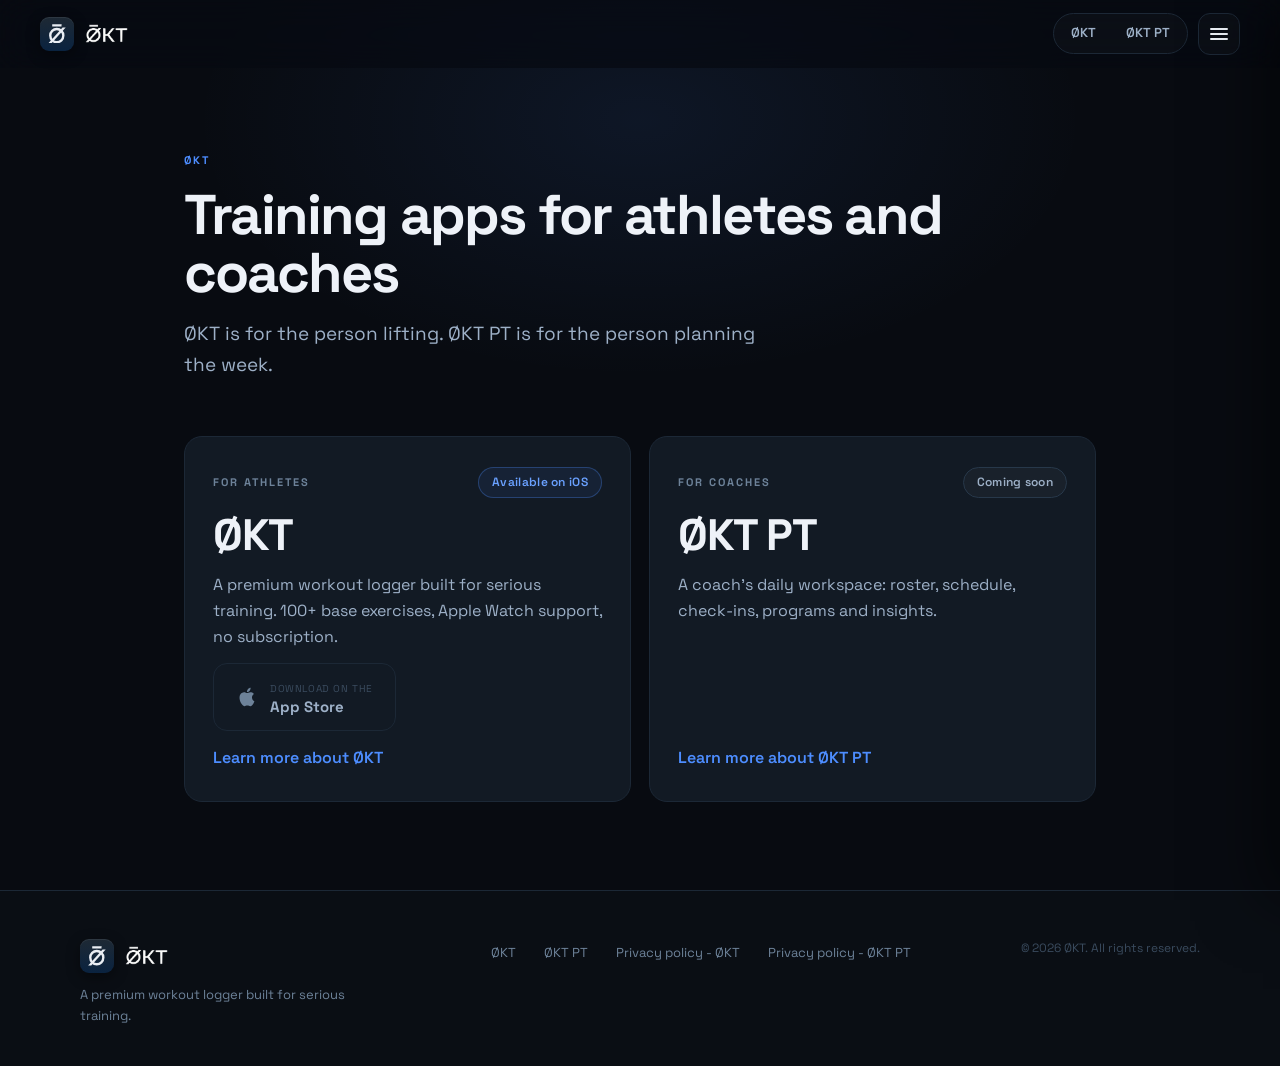
==== commit f77d5408: "Build two-app hub at / Co-Authored-By: Claude Sonnet 5.5 <noreply@anthropic.com>" ====
--- a/index.html
+++ b/index.html
@@ -34,6 +34,46 @@
   <link rel="preconnect" href="https://fonts.gstatic.com" crossorigin />
   <link href="https://fonts.googleapis.com/css2?family=Space+Grotesk:wght@400;500;600;700&family=DM+Mono:wght@400;500&display=swap" rel="stylesheet" />
   <link rel="stylesheet" href="/assets/site.css?v=2026-11-07" />
+  <style>
+    .hub-cards {
+      max-width: 960px;
+      margin: 0 auto;
+      padding: 8px clamp(20px, 5vw, 24px) 88px;
+      display: grid;
+      grid-template-columns: repeat(2, minmax(0, 1fr));
+      gap: 18px;
+    }
+    .hub-card {
+      display: flex;
+      flex-direction: column;
+      align-items: flex-start;
+      gap: 14px;
+      background: var(--card);
+      border: 1px solid var(--border);
+      border-radius: var(--radius);
+      padding: 30px 28px;
+    }
+    .hub-card-top {
+      display: flex;
+      align-items: center;
+      justify-content: space-between;
+      gap: 12px;
+      width: 100%;
+    }
+    .hub-tag {
+      font-size: 11px; font-weight: 700; letter-spacing: 2px;
+      text-transform: uppercase; color: var(--muted);
+    }
+    .hub-name {
+      font-size: clamp(32px, 5vw, 44px);
+      font-weight: 700; letter-spacing: -1.4px; line-height: 1.05;
+    }
+    .hub-line { color: var(--text-2); flex: 1; }
+    @media (max-width: 720px) {
+      .hub-cards { grid-template-columns: 1fr; padding-bottom: 64px; }
+      .hub-card { padding: 26px 22px; }
+    }
+  </style>
 </head>
 
 <body data-page="hub" data-title-key="hub.meta.title" data-desc-key="hub.meta.desc">
@@ -61,12 +101,41 @@
 
   <main id="main">
 
-  <!-- placeholder hub: replaced by the real hub in the next commit -->
+  <!-- ══════════  HERO  ══════════ -->
   <header class="landing-hero">
+    <p class="landing-eyebrow" data-i18n="hub.eyebrow">ØKT</p>
     <h1 class="landing-title" data-i18n="hub.title">Training apps for athletes and coaches</h1>
-    <p><a class="text-link" href="/okt/" data-i18n="hub.okt.link">Learn more about ØKT</a></p>
-    <p><a class="text-link" href="/pt/" data-i18n="hub.pt.link">Learn more about ØKT PT</a></p>
+    <p class="landing-sub" data-i18n="hub.sub">ØKT is for the person lifting. ØKT PT is for the person planning the week.</p>
   </header>
+
+  <!-- ══════════  THE TWO APPS  ══════════ -->
+  <div class="hub-cards">
+
+    <section class="hub-card" aria-labelledby="hub-okt-name">
+      <div class="hub-card-top">
+        <span class="hub-tag" data-i18n="hub.okt.tag">For athletes</span>
+        <span class="status-pill status-pill--live" data-i18n="hub.okt.pill">Available on iOS</span>
+      </div>
+      <h2 class="hub-name" id="hub-okt-name">ØKT</h2>
+      <p class="hub-line" data-i18n="hub.okt.line">A premium workout logger built for serious training. 100+ base exercises, Apple Watch support, no subscription.</p>
+      <a class="store-btn" href="https://apps.apple.com/us/app/økt/id6775596410" target="_blank" rel="noopener">
+        <svg width="22" height="22" viewBox="0 0 24 24" fill="currentColor" aria-hidden="true"><path d="M18.71 19.5c-.83 1.24-1.71 2.45-3.05 2.47-1.34.03-1.77-.79-3.29-.79-1.53 0-2 .77-3.27.82-1.31.05-2.3-1.32-3.14-2.53C4.25 17 2.94 12.45 4.7 9.39c.87-1.52 2.43-2.48 4.12-2.51 1.28-.02 2.5.87 3.29.87.78 0 2.26-1.07 3.8-.91.65.03 2.47.26 3.64 1.98-.09.06-2.17 1.28-2.15 3.81.03 3.02 2.65 4.03 2.68 4.04-.03.07-.42 1.44-1.38 2.83M13 3.5c.73-.83 1.94-1.46 2.94-1.5.13 1.17-.34 2.35-1.04 3.19-.69.85-1.83 1.51-2.95 1.42-.15-1.15.41-2.35 1.05-3.11z"/></svg>
+        <span class="store-lines"><span class="store-small" data-i18n="store.badge">Download on the</span><br><span class="store-big">App Store</span></span>
+      </a>
+      <a class="text-link" href="/okt/" data-i18n="hub.okt.link">Learn more about ØKT</a>
+    </section>
+
+    <section class="hub-card" aria-labelledby="hub-pt-name">
+      <div class="hub-card-top">
+        <span class="hub-tag" data-i18n="hub.pt.tag">For coaches</span>
+        <span class="status-pill" data-i18n="hub.pt.pill">Coming soon</span>
+      </div>
+      <h2 class="hub-name" id="hub-pt-name">ØKT PT</h2>
+      <p class="hub-line" data-i18n="hub.pt.line">A coach's daily workspace: roster, schedule, check-ins, programs and insights.</p>
+      <a class="text-link" href="/pt/" data-i18n="hub.pt.link">Learn more about ØKT PT</a>
+    </section>
+
+  </div>
 
   </main>
 
@@ -95,5 +164,14 @@
        silently replaces correct text with old strings. -->
   <script src="/assets/i18n.js?v=2026-11-07"></script>
   <script src="/assets/site.js?v=2026-11-07"></script>
+  <script type="application/ld+json">
+  {
+    "@context": "https://schema.org",
+    "@type": "WebSite",
+    "name": "ØKT",
+    "url": "https://oktapp.com/"
+  }
+  </script>
+
 </body>
 </html>
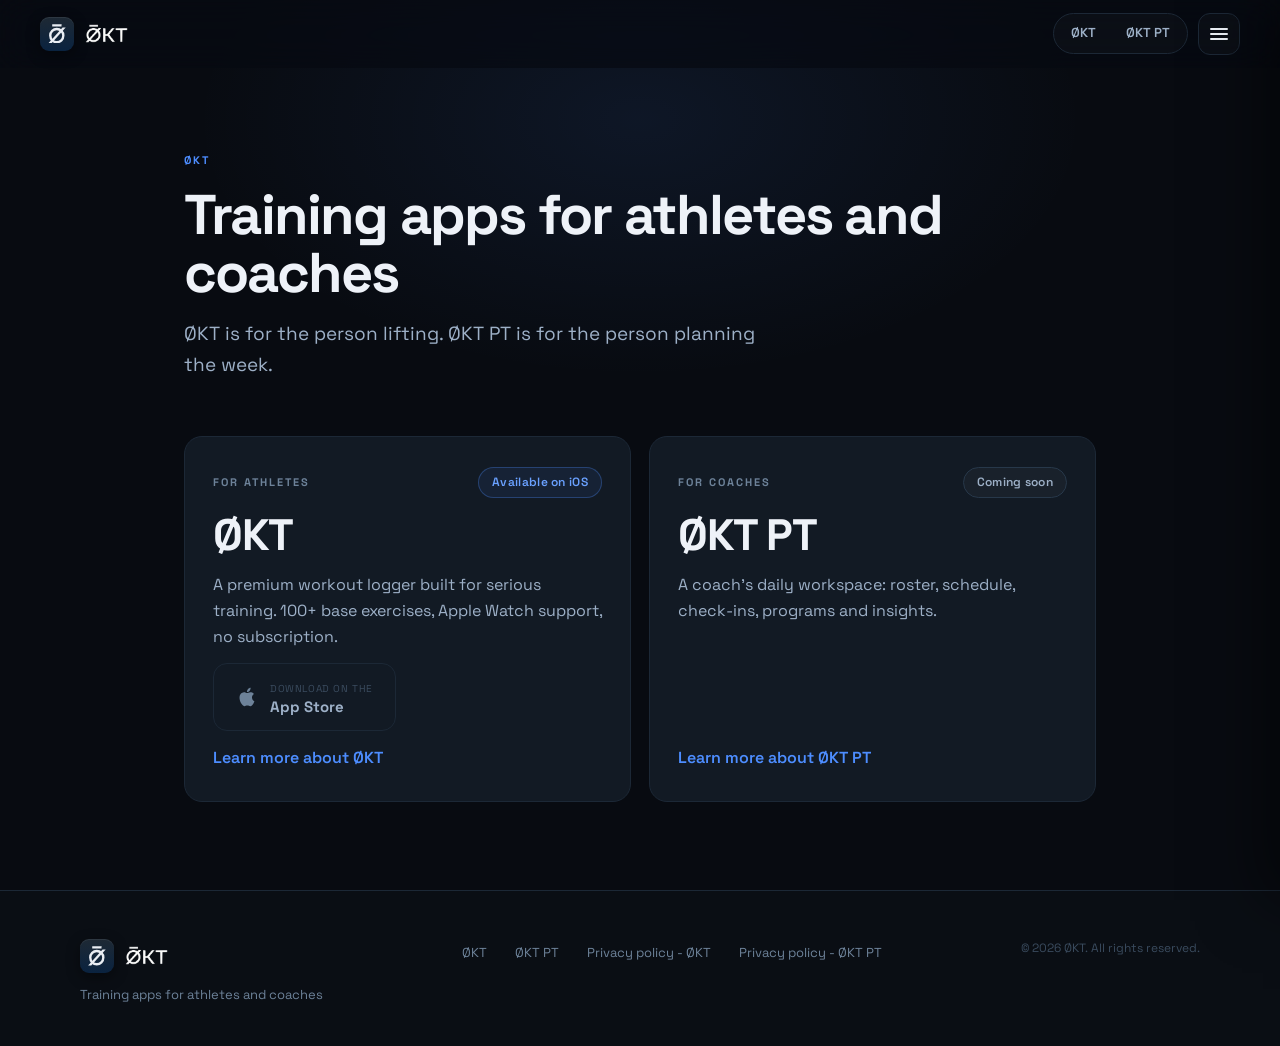
==== commit 8dc937fc: "Fix PT privacy wording and footer taglines, verify overflow Co-Authored-By: Claude Sonnet 5.5 <norep" ====
--- a/index.html
+++ b/index.html
@@ -33,7 +33,7 @@
   <link rel="preconnect" href="https://fonts.googleapis.com" />
   <link rel="preconnect" href="https://fonts.gstatic.com" crossorigin />
   <link href="https://fonts.googleapis.com/css2?family=Space+Grotesk:wght@400;500;600;700&family=DM+Mono:wght@400;500&display=swap" rel="stylesheet" />
-  <link rel="stylesheet" href="/assets/site.css?v=2026-11-07" />
+  <link rel="stylesheet" href="/assets/site.css?v=2026-11-07c" />
   <style>
     .hub-cards {
       max-width: 960px;
@@ -147,7 +147,7 @@
           <span class="brand-mark" data-mark></span>
           <img src="/assets/logo.png" alt="ØKT" class="brand-word" />
         </a>
-        <p class="footer-tag" data-i18n="footer.tag">A premium workout logger built for serious training.</p>
+        <p class="footer-tag" data-i18n="hub.footer_tagline">Training apps for athletes and coaches</p>
       </div>
       <ul class="footer-links">
         <li><a href="/okt/"           data-i18n="nav.appokt">ØKT</a></li>
@@ -162,8 +162,8 @@
   <!-- ?v= is a cache buster: bump it in ALL pages whenever assets change.
        i18n.js overwrites the HTML copy at runtime, so a stale cached copy
        silently replaces correct text with old strings. -->
-  <script src="/assets/i18n.js?v=2026-11-07"></script>
-  <script src="/assets/site.js?v=2026-11-07"></script>
+  <script src="/assets/i18n.js?v=2026-11-07c"></script>
+  <script src="/assets/site.js?v=2026-11-07c"></script>
   <script type="application/ld+json">
   {
     "@context": "https://schema.org",
